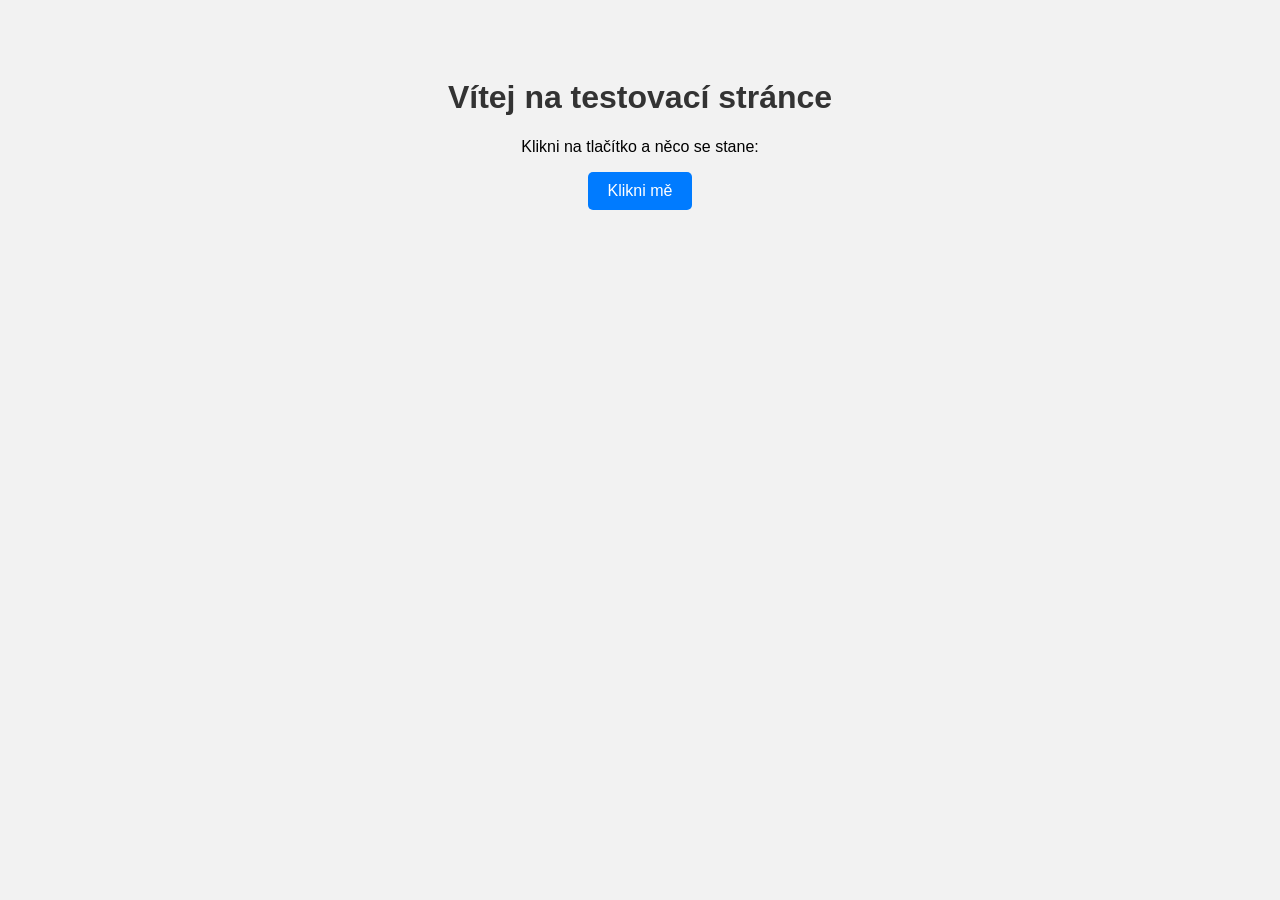
==== index.html @ 2e81d516 "Create index.html" ====
<!DOCTYPE html>
<html lang="cs">
<head>
  <meta charset="UTF-8">
  <title>Test Web</title>
  <style>
    body {
      font-family: Arial, sans-serif;
      background-color: #f2f2f2;
      text-align: center;
      padding: 50px;
    }
    h1 {
      color: #333;
    }
    button {
      padding: 10px 20px;
      font-size: 16px;
      cursor: pointer;
      background-color: #007BFF;
      color: white;
      border: none;
      border-radius: 5px;
    }
    button:hover {
      background-color: #0056b3;
    }
    #output {
      margin-top: 20px;
      font-size: 18px;
      color: green;
    }
  </style>
</head>
<body>
  <h1>Vítej na testovací stránce</h1>
  <p>Klikni na tlačítko a něco se stane:</p>
  <button onclick="showMessage()">Klikni mě</button>
  <div id="output"></div>

  <script>
    function showMessage() {
      document.getElementById('output').innerText = "Tlačítko bylo úspěšně kliknuto!";
    }
  </script>
</body>
</html>
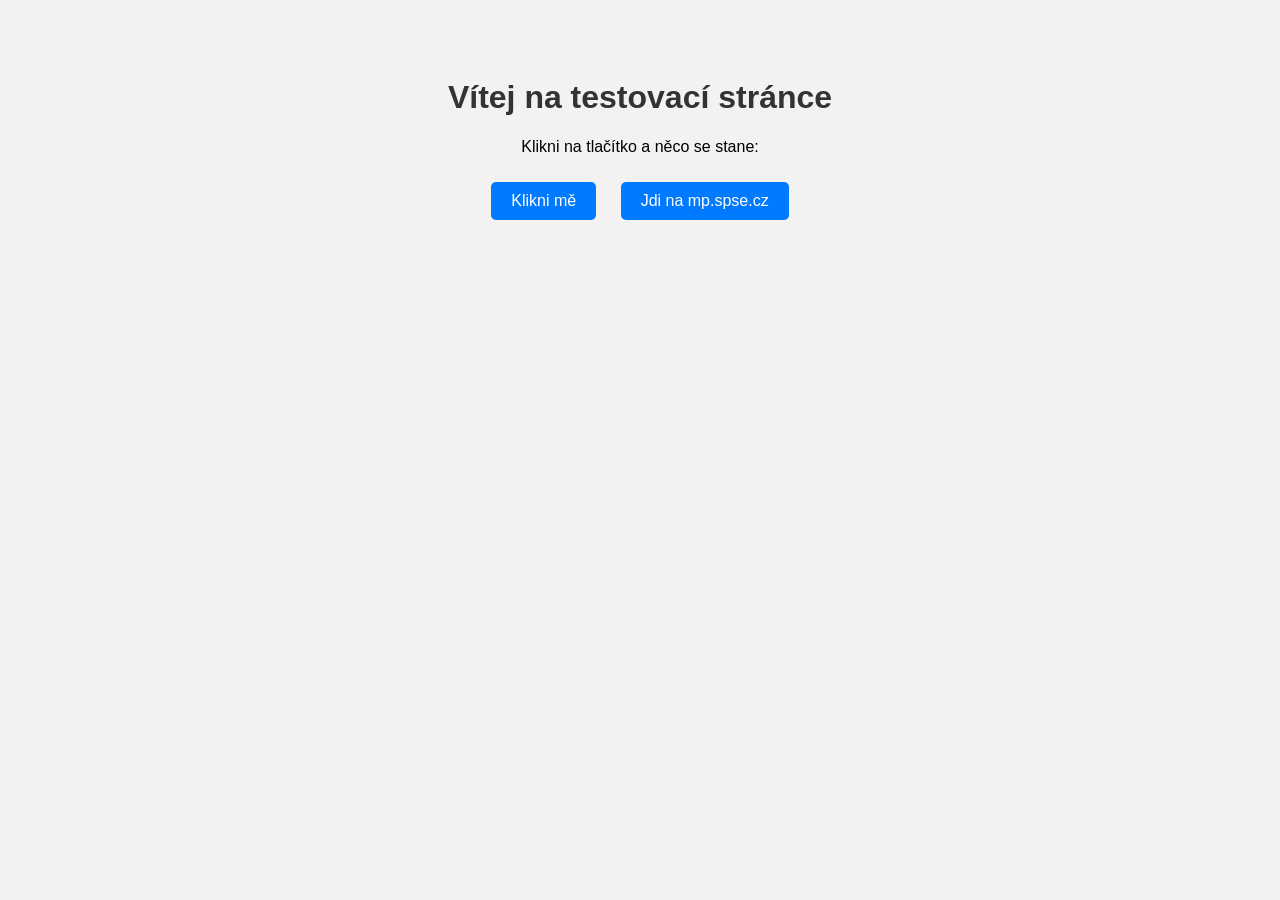
==== commit 48dd3b73: "Update index.html" ====
--- a/index.html
+++ b/index.html
@@ -21,6 +21,7 @@
       color: white;
       border: none;
       border-radius: 5px;
+      margin: 10px;
     }
     button:hover {
       background-color: #0056b3;
@@ -35,13 +36,23 @@
 <body>
   <h1>Vítej na testovací stránce</h1>
   <p>Klikni na tlačítko a něco se stane:</p>
+
+  <!-- Původní tlačítko -->
   <button onclick="showMessage()">Klikni mě</button>
+
+  <!-- Nové tlačítko pro přesměrování -->
+  <button onclick="redirectTo()">Jdi na mp.spse.cz</button>
+
   <div id="output"></div>
 
   <script>
     function showMessage() {
       document.getElementById('output').innerText = "Tlačítko bylo úspěšně kliknuto!";
     }
+
+    function redirectTo() {
+      window.location.href = "https://mp.spse.cz";
+    }
   </script>
 </body>
 </html>
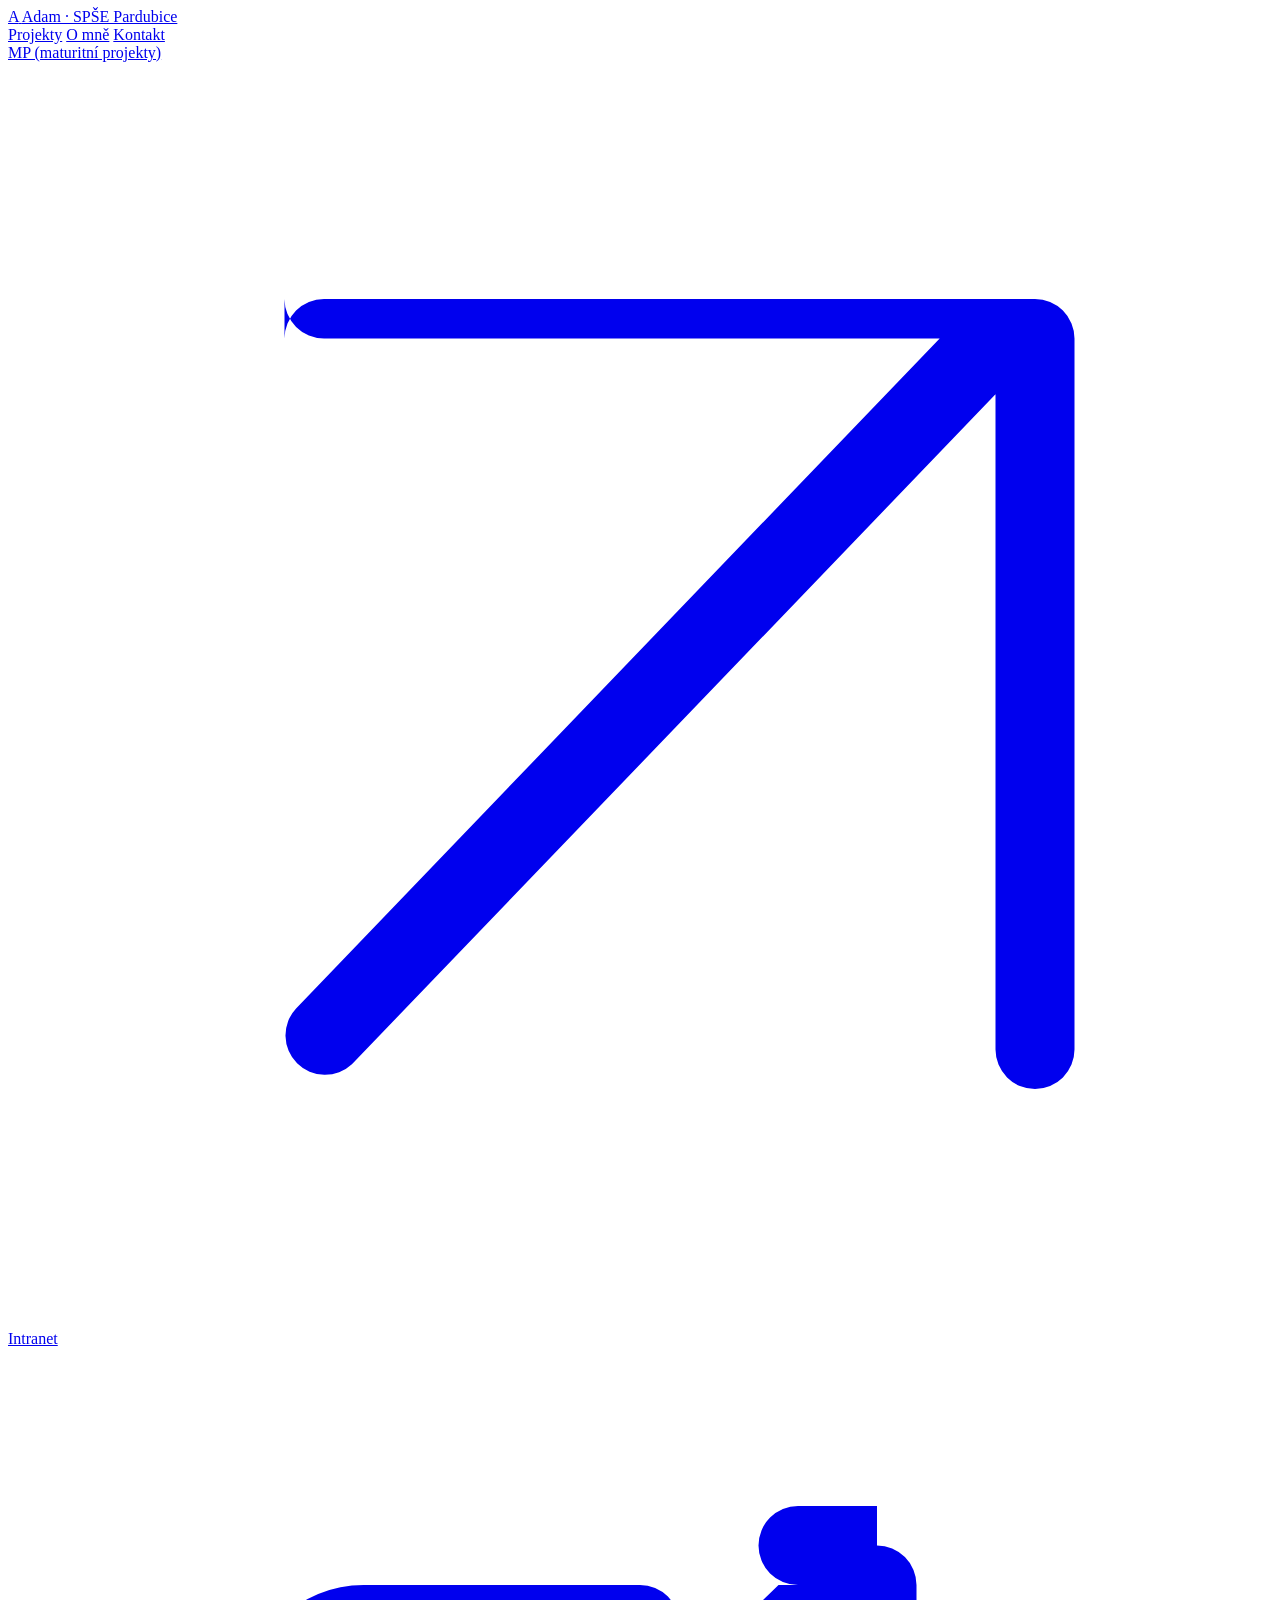
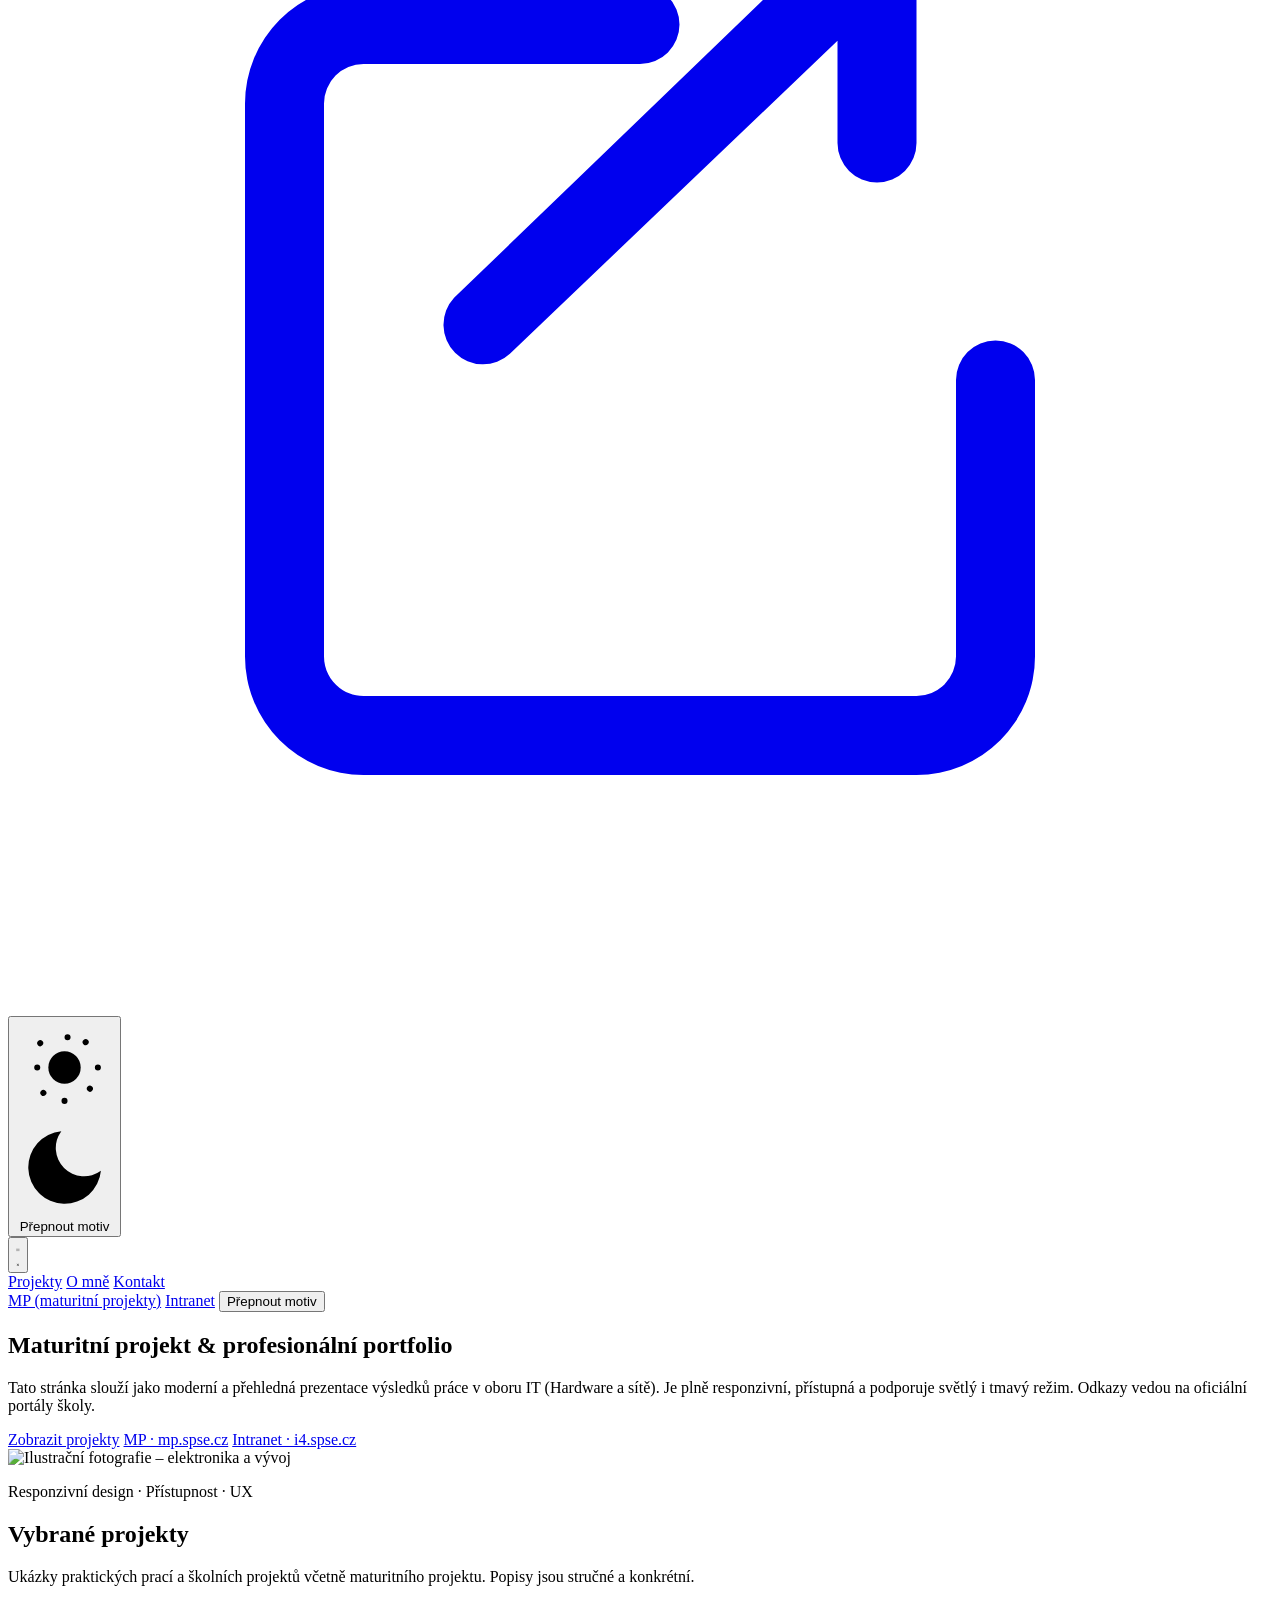
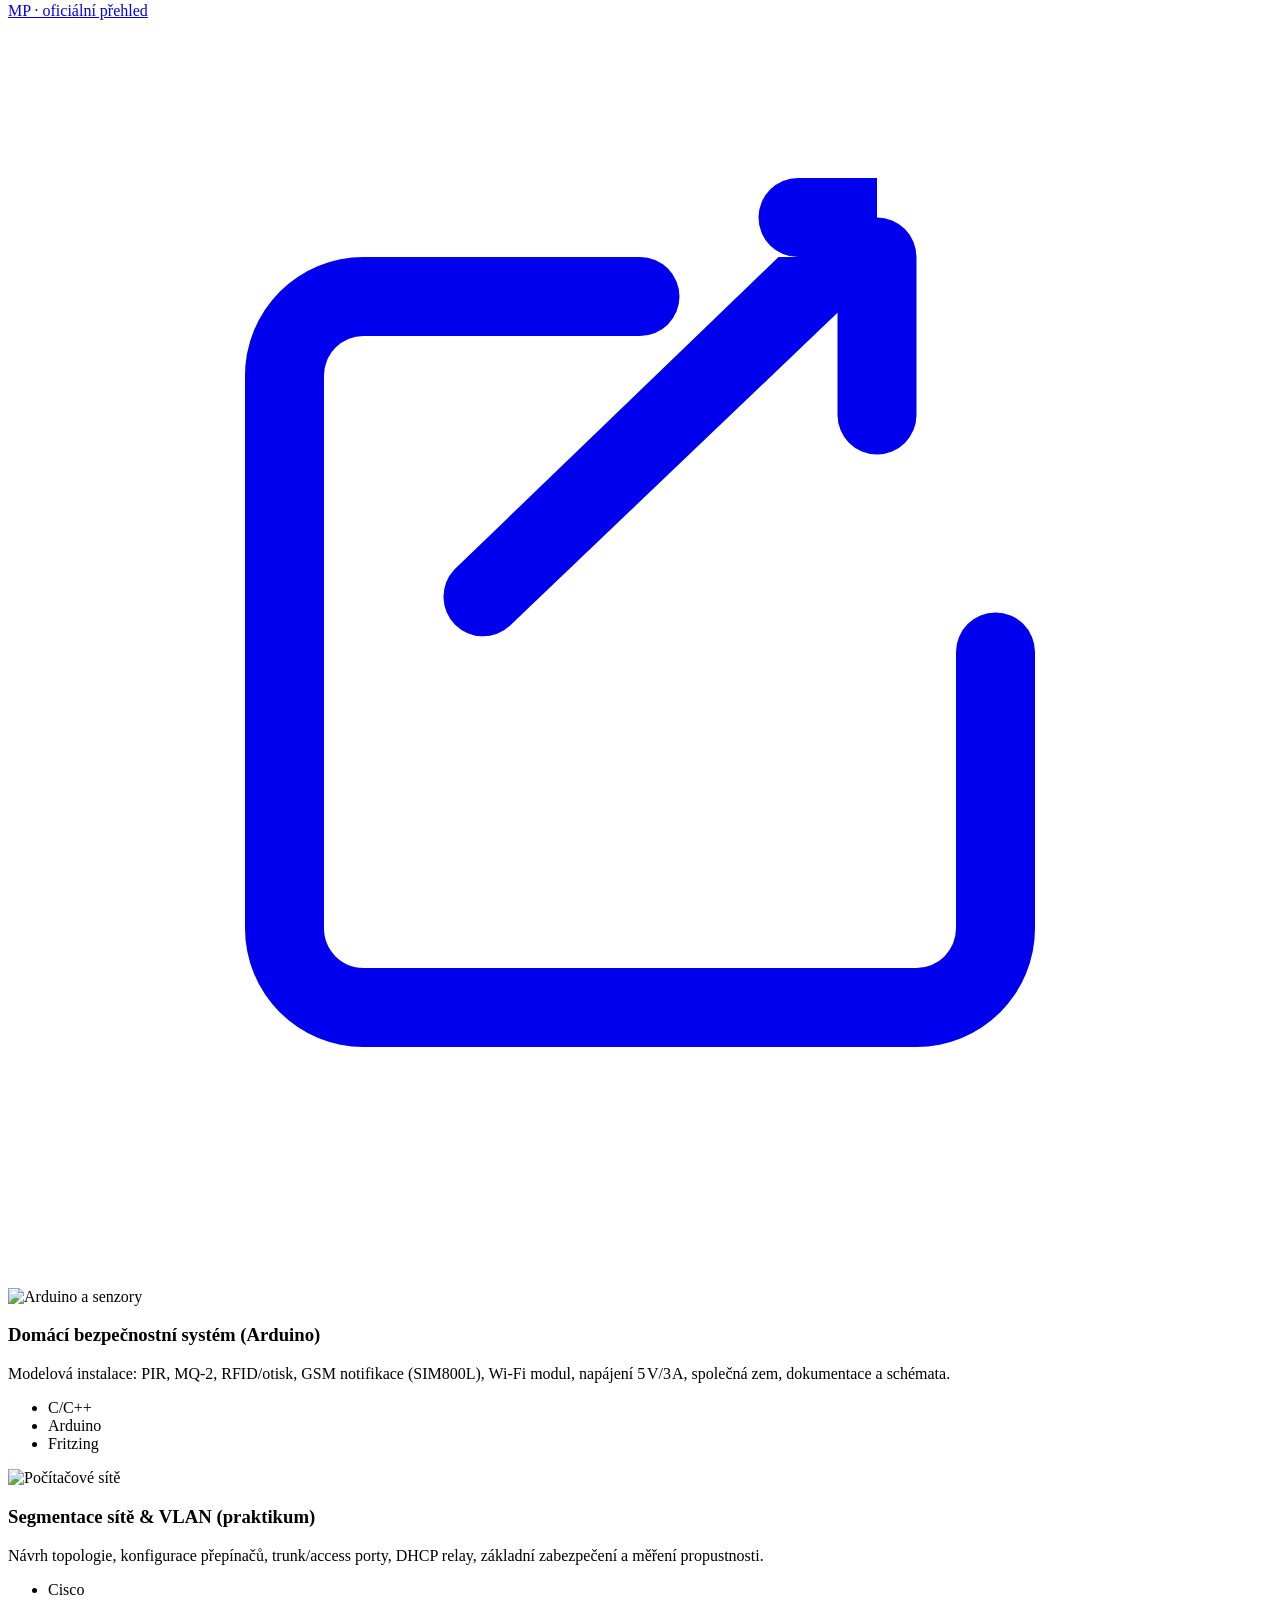
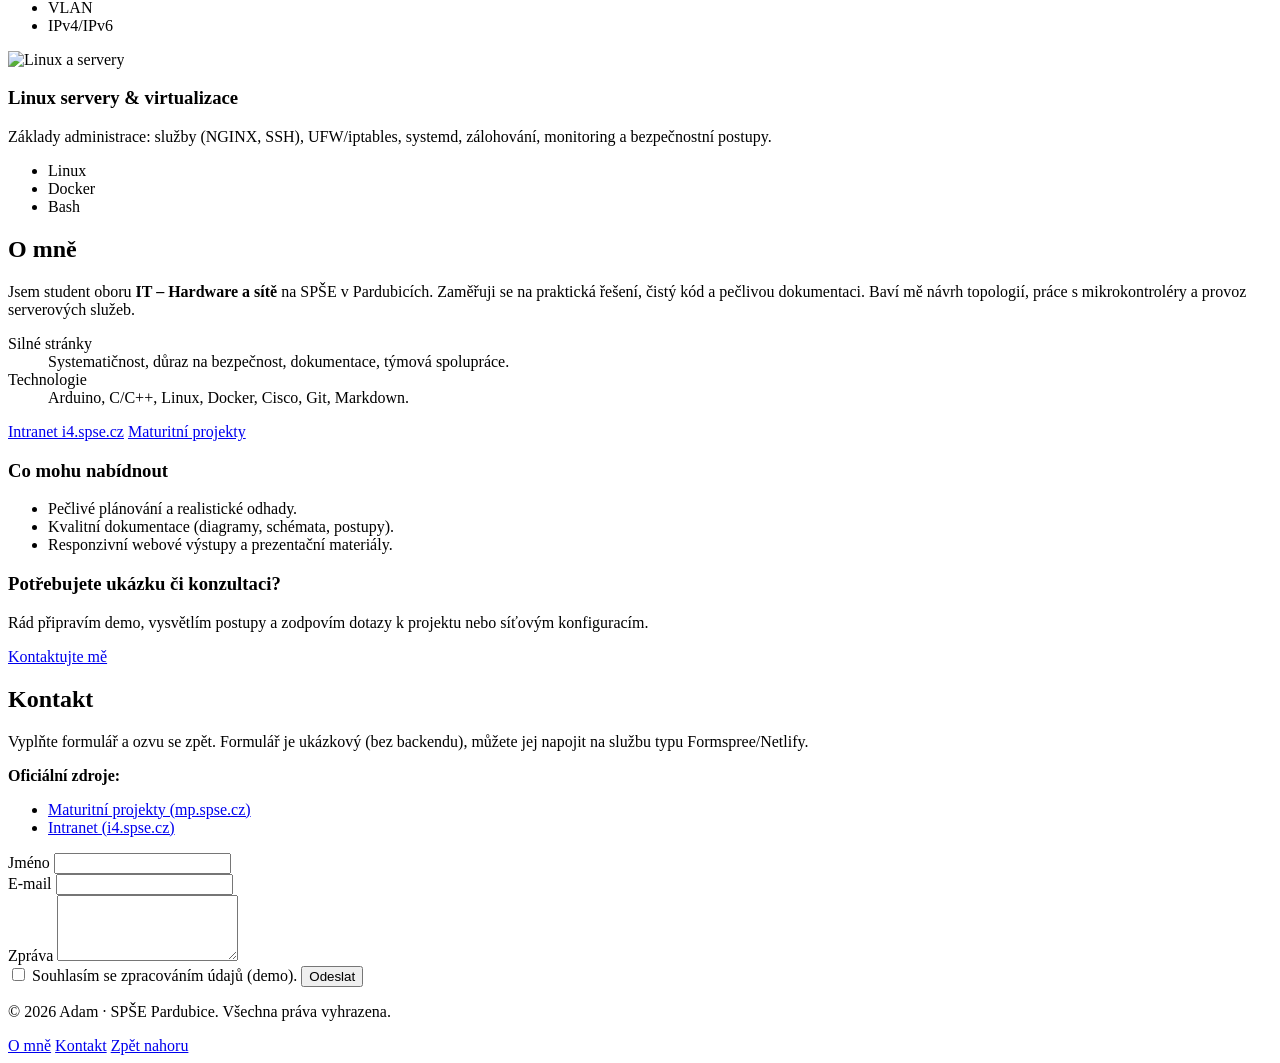
==== commit d14c3844: "Update 2 index.html" ====
--- a/index.html
+++ b/index.html
@@ -1,58 +1,342 @@
-<!DOCTYPE html>
-<html lang="cs">
-<head>
-  <meta charset="UTF-8">
-  <title>Test Web</title>
-  <style>
-    body {
-      font-family: Arial, sans-serif;
-      background-color: #f2f2f2;
-      text-align: center;
-      padding: 50px;
-    }
-    h1 {
-      color: #333;
-    }
-    button {
-      padding: 10px 20px;
-      font-size: 16px;
-      cursor: pointer;
-      background-color: #007BFF;
-      color: white;
-      border: none;
-      border-radius: 5px;
-      margin: 10px;
-    }
-    button:hover {
-      background-color: #0056b3;
-    }
-    #output {
-      margin-top: 20px;
-      font-size: 18px;
-      color: green;
-    }
-  </style>
-</head>
-<body>
-  <h1>Vítej na testovací stránce</h1>
-  <p>Klikni na tlačítko a něco se stane:</p>
-
-  <!-- Původní tlačítko -->
-  <button onclick="showMessage()">Klikni mě</button>
-
-  <!-- Nové tlačítko pro přesměrování -->
-  <button onclick="redirectTo()">Jdi na mp.spse.cz</button>
-
-  <div id="output"></div>
-
-  <script>
-    function showMessage() {
-      document.getElementById('output').innerText = "Tlačítko bylo úspěšně kliknuto!";
-    }
-
-    function redirectTo() {
-      window.location.href = "https://mp.spse.cz";
-    }
-  </script>
-</body>
+<!doctype html>
+<html lang="cs" class="scroll-smooth">
+  <head>
+    <meta charset="utf-8" />
+    <meta name="viewport" content="width=device-width, initial-scale=1" />
+    <title>Adam • Profesionální web (SPŠE Pardubice)</title>
+    <meta name="description" content="Profesionální, responzivní web s podporou světlého/tmavého režimu pro prezentaci maturitního projektu a školních aktivit (SPŠE Pardubice)." />
+    <meta name="color-scheme" content="dark light" />
+    <link rel="preconnect" href="https://fonts.gstatic.com" crossorigin>
+    <link rel="preconnect" href="https://cdn.jsdelivr.net" crossorigin>
+    <script>
+      // Preferovaná barevná schémata: načti z localStorage, případně z media query
+      (function () {
+        const stored = localStorage.getItem('theme');
+        const prefersDark = window.matchMedia('(prefers-color-scheme: dark)').matches;
+        if (stored === 'dark' || (!stored && prefersDark)) {
+          document.documentElement.classList.add('dark');
+        } else {
+          document.documentElement.classList.remove('dark');
+        }
+      })();
+    </script>
+    <script src="https://cdn.tailwindcss.com"></script>
+    <script>
+      // Tailwind konfigurace (volitelné rozšíření)
+      tailwind.config = {
+        theme: {
+          extend: {
+            colors: {
+              brand: {
+                50: '#eef2ff', 100: '#e0e7ff', 200: '#c7d2fe', 300: '#a5b4fc', 400: '#818cf8', 500: '#6366f1', 600: '#4f46e5', 700: '#4338ca', 800: '#3730a3', 900: '#312e81'
+              }
+            },
+            boxShadow: {
+              soft: '0 10px 25px -10px rgb(0 0 0 / 0.2)'
+            }
+          }
+        },
+        darkMode: 'class'
+      }
+    </script>
+    <style>
+      /* Plynulé přepínání motivu */
+      html { transition: background-color .2s ease, color .2s ease; }
+      /* Vizuálně skryté, ale fokusovatelné (pro skip link) */
+      .skip-link { position:absolute; left:-9999px; top:auto; width:1px; height:1px; overflow:hidden; }
+      .skip-link:focus { position:static; width:auto; height:auto; padding:.5rem 1rem; background:#111827; color:#fff; border-radius:.5rem; z-index:1000; }
+    </style>
+  </head>
+  <body class="bg-white text-slate-900 dark:bg-slate-950 dark:text-slate-100 selection:bg-brand-200 dark:selection:bg-brand-700/60">
+    <a href="#obsah" class="skip-link">Přeskočit na obsah</a>
+
+    <!-- Navigace -->
+    <header class="sticky top-0 z-40 backdrop-blur supports-[backdrop-filter]:bg-white/70 dark:supports-[backdrop-filter]:bg-slate-900/70 border-b border-slate-200/70 dark:border-slate-800">
+      <nav class="mx-auto max-w-7xl px-4 sm:px-6 lg:px-8">
+        <div class="flex h-16 items-center justify-between">
+          <a href="#" class="flex items-center gap-2 group" aria-label="Domů">
+            <span class="inline-flex h-8 w-8 items-center justify-center rounded-xl bg-brand-600 text-white shadow-soft group-hover:scale-105 transition">
+              <!-- logo (A) -->
+              <span class="font-bold">A</span>
+            </span>
+            <span class="font-semibold tracking-tight">Adam · SPŠE Pardubice</span>
+          </a>
+
+          <div class="hidden md:flex items-center gap-8">
+            <a href="#projekty" class="hover:text-brand-600 dark:hover:text-brand-400">Projekty</a>
+            <a href="#o-mne" class="hover:text-brand-600 dark:hover:text-brand-400">O mně</a>
+            <a href="#kontakt" class="hover:text-brand-600 dark:hover:text-brand-400">Kontakt</a>
+            <div class="h-6 w-px bg-slate-300/70 dark:bg-slate-700" aria-hidden="true"></div>
+            <a href="https://mp.spse.cz/" target="_blank" rel="noopener" class="inline-flex items-center gap-2 rounded-lg border border-slate-300/70 dark:border-slate-700 px-3 py-1.5 text-sm hover:border-brand-500 hover:text-brand-600 dark:hover:border-brand-400 dark:hover:text-brand-300" aria-label="Maturitní projekty – mp.spse.cz (otevře se v novém okně)">
+              <span>MP (maturitní projekty)</span>
+              <svg xmlns="http://www.w3.org/2000/svg" viewBox="0 0 24 24" fill="currentColor" class="h-4 w-4" aria-hidden="true"><path d="M5.25 5.25A.75.75 0 016 4.5h13.5a.75.75 0 01.75.75V18.75a.75.75 0 01-1.5 0V6.31L6.53 19.03a.75.75 0 01-1.06-1.06L17.69 5.25H6a.75.75 0 01-.75-.75z"/></svg>
+            </a>
+            <a href="https://i4.spse.cz/" target="_blank" rel="noopener" class="inline-flex items-center gap-2 rounded-lg bg-slate-900 text-white dark:bg-white dark:text-slate-900 px-3 py-1.5 text-sm hover:shadow-soft" aria-label="Intranet – i4.spse.cz (otevře se v novém okně)">
+              <span>Intranet</span>
+              <svg xmlns="http://www.w3.org/2000/svg" viewBox="0 0 24 24" fill="currentColor" class="h-4 w-4" aria-hidden="true"><path d="M16.5 3.75a.75.75 0 01.75.75v3a.75.75 0 01-1.5 0V5.56L9.53 11.5a.75.75 0 01-1.06-1.06l6.16-5.94H15a.75.75 0 010-1.5h1.5z"/><path d="M4.5 6.75a2.25 2.25 0 012.25-2.25H12a.75.75 0 010 1.5H6.75a.75.75 0 00-.75.75V17.25c0 .414.336.75.75.75H17.25a.75.75 0 00.75-.75V12a.75.75 0 011.5 0v5.25A2.25 2.25 0 0117.25 19.5H6.75A2.25 2.25 0 014.5 17.25V6.75z"/></svg>
+            </a>
+            <button id="themeToggle" class="ml-2 inline-flex items-center gap-2 rounded-lg border border-slate-300/70 dark:border-slate-700 px-3 py-1.5 text-sm hover:border-brand-500 hover:text-brand-600 dark:hover:border-brand-400 dark:hover:text-brand-300" aria-label="Přepnout světlý/tmavý režim" title="Přepnout motiv">
+              <svg id="icon-sun" xmlns="http://www.w3.org/2000/svg" viewBox="0 0 24 24" fill="currentColor" class="h-4 w-4 hidden dark:block"><path d="M12 4.5a.75.75 0 01.75-.75h0a.75.75 0 010 1.5h0A.75.75 0 0112 4.5zM5.47 5.47a.75.75 0 011.06 0 .75.75 0 01-1.06 1.06.75.75 0 010-1.06zM4.5 12a.75.75 0 01.75-.75h0a.75.75 0 010 1.5h0A.75.75 0 014.5 12zm1.72 6.78a.75.75 0 101.06-1.06.75.75 0 00-1.06 1.06zM12 19.5a.75.75 0 01.75.75h0a.75.75 0 01-1.5 0h0A.75.75 0 0112 19.5zm6.78-1.72a.75.75 0 10-1.06-1.06.75.75 0 001.06 1.06zM19.5 12a.75.75 0 01.75-.75h0a.75.75 0 010 1.5h0a.75.75 0 01-.75-.75zm-1.72-6.78a.75.75 0 10-1.06 1.06.75.75 0 001.06-1.06z"/><circle cx="12" cy="12" r="4"/></svg>
+              <svg id="icon-moon" xmlns="http://www.w3.org/2000/svg" viewBox="0 0 24 24" fill="currentColor" class="h-4 w-4 dark:hidden"><path d="M21 12.79A9 9 0 1111.21 3 7 7 0 0021 12.79z"/></svg>
+              <span class="sr-only">Přepnout motiv</span>
+            </button>
+          </div>
+
+          <!-- Mobilní menu -->
+          <div class="md:hidden">
+            <button id="menuBtn" class="inline-flex items-center justify-center rounded-lg p-2 border border-slate-300/70 dark:border-slate-700" aria-expanded="false" aria-controls="mobileMenu" aria-label="Otevřít menu">
+              <svg id="menuIcon" xmlns="http://www.w3.org/2000/svg" fill="none" viewBox="0 0 24 24" stroke-width="1.5" stroke="currentColor" class="h-6 w-6">
+                <path stroke-linecap="round" stroke-linejoin="round" d="M3.75 6.75h16.5M3.75 12h16.5m-16.5 5.25h16.5" />
+              </svg>
+              <svg id="closeIcon" xmlns="http://www.w3.org/2000/svg" class="h-6 w-6 hidden" viewBox="0 0 20 20" fill="currentColor"><path fill-rule="evenodd" d="M4.293 4.293a1 1 0 011.414 0L10 8.586l4.293-4.293a1 1 0 111.414 1.414L11.414 10l4.293 4.293a1 1 0 01-1.414 1.414L10 11.414l-4.293 4.293a1 1 0 01-1.414-1.414L8.586 10 4.293 5.707a1 1 0 010-1.414z" clip-rule="evenodd"/></svg>
+            </button>
+          </div>
+        </div>
+      </nav>
+      <div id="mobileMenu" class="md:hidden hidden border-t border-slate-200/70 dark:border-slate-800">
+        <div class="space-y-1 px-4 py-3">
+          <a href="#projekty" class="block rounded-lg px-3 py-2 hover:bg-slate-100 dark:hover:bg-slate-800">Projekty</a>
+          <a href="#o-mne" class="block rounded-lg px-3 py-2 hover:bg-slate-100 dark:hover:bg-slate-800">O mně</a>
+          <a href="#kontakt" class="block rounded-lg px-3 py-2 hover:bg-slate-100 dark:hover:bg-slate-800">Kontakt</a>
+          <div class="h-px bg-slate-200/70 dark:bg-slate-800 my-2"></div>
+          <a href="https://mp.spse.cz/" target="_blank" rel="noopener" class="block rounded-lg px-3 py-2 hover:bg-slate-100 dark:hover:bg-slate-800">MP (maturitní projekty)</a>
+          <a href="https://i4.spse.cz/" target="_blank" rel="noopener" class="block rounded-lg px-3 py-2 hover:bg-slate-100 dark:hover:bg-slate-800">Intranet</a>
+          <button id="themeToggleMobile" class="w-full text-left rounded-lg px-3 py-2 border border-slate-300/70 dark:border-slate-700 hover:border-brand-500 dark:hover:border-brand-400">Přepnout motiv</button>
+        </div>
+      </div>
+    </header>
+
+    <!-- Hrdina / Hero -->
+    <main id="obsah">
+      <section class="relative isolate overflow-hidden">
+        <div class="absolute inset-0 -z-10 bg-gradient-to-b from-brand-50 to-transparent dark:from-brand-900/20"></div>
+        <div class="mx-auto max-w-7xl px-4 sm:px-6 lg:px-8 py-20 sm:py-28">
+          <div class="grid lg:grid-cols-2 gap-10 items-center">
+            <div>
+              <h1 class="text-4xl sm:text-5xl font-extrabold tracking-tight leading-tight">
+                Maturitní projekt & profesionální portfolio
+              </h1>
+              <p class="mt-5 text-lg text-slate-600 dark:text-slate-300 max-w-prose">
+                Tato stránka slouží jako moderní a přehledná prezentace výsledků práce v oboru IT (Hardware a sítě).
+                Je plně responzivní, přístupná a podporuje světlý i tmavý režim. Odkazy vedou na oficiální portály školy.
+              </p>
+              <div class="mt-8 flex flex-wrap items-center gap-3">
+                <a href="#projekty" class="inline-flex items-center justify-center rounded-xl bg-brand-600 px-5 py-3 text-white shadow-soft hover:bg-brand-700 focus:outline-none focus:ring-2 focus:ring-brand-500">Zobrazit projekty</a>
+                <a href="https://mp.spse.cz/" target="_blank" rel="noopener" class="inline-flex items-center justify-center rounded-xl border border-slate-300/80 dark:border-slate-700 px-5 py-3 hover:border-brand-500 dark:hover:border-brand-400">MP · mp.spse.cz</a>
+                <a href="https://i4.spse.cz/" target="_blank" rel="noopener" class="inline-flex items-center justify-center rounded-xl border border-slate-300/80 dark:border-slate-700 px-5 py-3 hover:border-brand-500 dark:hover:border-brand-400">Intranet · i4.spse.cz</a>
+              </div>
+            </div>
+            <div class="relative">
+              <div class="aspect-[16/10] rounded-2xl border border-slate-200 dark:border-slate-800 overflow-hidden shadow-soft">
+                <img src="https://images.unsplash.com/photo-1518779578993-ec3579fee39f?q=80&w=1400&auto=format&fit=crop" alt="Ilustrační fotografie – elektronika a vývoj" class="h-full w-full object-cover" />
+              </div>
+              <div class="absolute -bottom-6 -left-6 hidden sm:block bg-white/90 dark:bg-slate-900/90 backdrop-blur rounded-2xl border border-slate-200 dark:border-slate-800 p-4 shadow-soft">
+                <p class="text-sm leading-5 text-slate-600 dark:text-slate-300">Responzivní design · Přístupnost · UX</p>
+              </div>
+            </div>
+          </div>
+        </div>
+      </section>
+
+      <!-- Sekce Projekty -->
+      <section id="projekty" class="py-20 sm:py-28 bg-slate-50 dark:bg-slate-900/30">
+        <div class="mx-auto max-w-7xl px-4 sm:px-6 lg:px-8">
+          <div class="flex items-end justify-between gap-6 flex-wrap">
+            <div>
+              <h2 class="text-3xl sm:text-4xl font-bold tracking-tight">Vybrané projekty</h2>
+              <p class="mt-3 text-slate-600 dark:text-slate-300 max-w-prose">Ukázky praktických prací a školních projektů včetně maturitního projektu. Popisy jsou stručné a konkrétní.</p>
+            </div>
+            <a href="https://mp.spse.cz/" target="_blank" rel="noopener" class="inline-flex items-center gap-2 rounded-xl bg-slate-900 text-white dark:bg-white dark:text-slate-900 px-4 py-2 hover:shadow-soft">
+              MP · oficiální přehled
+              <svg xmlns="http://www.w3.org/2000/svg" viewBox="0 0 24 24" fill="currentColor" class="h-4 w-4"><path d="M16.5 3.75a.75.75 0 01.75.75v3a.75.75 0 01-1.5 0V5.56L9.53 11.5a.75.75 0 01-1.06-1.06l6.16-5.94H15a.75.75 0 010-1.5h1.5z"/><path d="M4.5 6.75a2.25 2.25 0 012.25-2.25H12a.75.75 0 010 1.5H6.75a.75.75 0 00-.75.75V17.25c0 .414.336.75.75.75H17.25a.75.75 0 00.75-.75V12a.75.75 0 011.5 0v5.25A2.25 2.25 0 0117.25 19.5H6.75A2.25 2.25 0 014.5 17.25V6.75z"/></svg>
+            </a>
+          </div>
+
+          <div class="mt-10 grid sm:grid-cols-2 lg:grid-cols-3 gap-6 lg:gap-8">
+            <!-- Karta 1 -->
+            <article class="group rounded-2xl border border-slate-200 dark:border-slate-800 p-5 bg-white dark:bg-slate-950/40 hover:shadow-soft transition">
+              <div class="aspect-video rounded-xl overflow-hidden border border-slate-200 dark:border-slate-800">
+                <img src="https://images.unsplash.com/photo-1518773553398-650c184e0bb3?q=80&w=1220&auto=format&fit=crop" alt="Arduino a senzory" class="h-full w-full object-cover group-hover:scale-[1.02] transition"/>
+              </div>
+              <h3 class="mt-4 text-xl font-semibold">Domácí bezpečnostní systém (Arduino)</h3>
+              <p class="mt-2 text-sm text-slate-600 dark:text-slate-300">Modelová instalace: PIR, MQ-2, RFID/otisk, GSM notifikace (SIM800L), Wi‑Fi modul, napájení 5 V/3 A, společná zem, dokumentace a schémata.</p>
+              <ul class="mt-3 flex flex-wrap gap-2 text-xs text-slate-600 dark:text-slate-300">
+                <li class="rounded-full border border-slate-300/70 dark:border-slate-700 px-2 py-1">C/C++</li>
+                <li class="rounded-full border border-slate-300/70 dark:border-slate-700 px-2 py-1">Arduino</li>
+                <li class="rounded-full border border-slate-300/70 dark:border-slate-700 px-2 py-1">Fritzing</li>
+              </ul>
+            </article>
+
+            <!-- Karta 2 -->
+            <article class="group rounded-2xl border border-slate-200 dark:border-slate-800 p-5 bg-white dark:bg-slate-950/40 hover:shadow-soft transition">
+              <div class="aspect-video rounded-xl overflow-hidden border border-slate-200 dark:border-slate-800">
+                <img src="https://images.unsplash.com/photo-1587202372775-98927b5751d7?q=80&w=1220&auto=format&fit=crop" alt="Počítačové sítě" class="h-full w-full object-cover group-hover:scale-[1.02] transition"/>
+              </div>
+              <h3 class="mt-4 text-xl font-semibold">Segmentace sítě & VLAN (praktikum)</h3>
+              <p class="mt-2 text-sm text-slate-600 dark:text-slate-300">Návrh topologie, konfigurace přepínačů, trunk/access porty, DHCP relay, základní zabezpečení a měření propustnosti.</p>
+              <ul class="mt-3 flex flex-wrap gap-2 text-xs text-slate-600 dark:text-slate-300">
+                <li class="rounded-full border border-slate-300/70 dark:border-slate-700 px-2 py-1">Cisco</li>
+                <li class="rounded-full border border-slate-300/70 dark:border-slate-700 px-2 py-1">VLAN</li>
+                <li class="rounded-full border border-slate-300/70 dark:border-slate-700 px-2 py-1">IPv4/IPv6</li>
+              </ul>
+            </article>
+
+            <!-- Karta 3 -->
+            <article class="group rounded-2xl border border-slate-200 dark:border-slate-800 p-5 bg-white dark:bg-slate-950/40 hover:shadow-soft transition">
+              <div class="aspect-video rounded-xl overflow-hidden border border-slate-200 dark:border-slate-800">
+                <img src="https://images.unsplash.com/photo-1535223289827-42f1e9919769?q=80&w=1220&auto=format&fit=crop" alt="Linux a servery" class="h-full w-full object-cover group-hover:scale-[1.02] transition"/>
+              </div>
+              <h3 class="mt-4 text-xl font-semibold">Linux servery & virtualizace</h3>
+              <p class="mt-2 text-sm text-slate-600 dark:text-slate-300">Základy administrace: služby (NGINX, SSH), UFW/iptables, systemd, zálohování, monitoring a bezpečnostní postupy.</p>
+              <ul class="mt-3 flex flex-wrap gap-2 text-xs text-slate-600 dark:text-slate-300">
+                <li class="rounded-full border border-slate-300/70 dark:border-slate-700 px-2 py-1">Linux</li>
+                <li class="rounded-full border border-slate-300/70 dark:border-slate-700 px-2 py-1">Docker</li>
+                <li class="rounded-full border border-slate-300/70 dark:border-slate-700 px-2 py-1">Bash</li>
+              </ul>
+            </article>
+          </div>
+        </div>
+      </section>
+
+      <!-- Sekce O mně -->
+      <section id="o-mne" class="py-20 sm:py-28">
+        <div class="mx-auto max-w-7xl px-4 sm:px-6 lg:px-8">
+          <div class="grid lg:grid-cols-2 gap-10 items-start">
+            <div>
+              <h2 class="text-3xl sm:text-4xl font-bold tracking-tight">O mně</h2>
+              <p class="mt-4 text-slate-600 dark:text-slate-300 max-w-prose">
+                Jsem student oboru <strong>IT – Hardware a sítě</strong> na SPŠE v Pardubicích. Zaměřuji se na praktická řešení, čistý kód a
+                pečlivou dokumentaci. Baví mě návrh topologií, práce s mikrokontroléry a provoz serverových služeb.
+              </p>
+              <dl class="mt-6 grid sm:grid-cols-2 gap-6">
+                <div class="rounded-2xl border border-slate-200 dark:border-slate-800 p-5 bg-white dark:bg-slate-950/40">
+                  <dt class="font-medium">Silné stránky</dt>
+                  <dd class="mt-2 text-sm text-slate-600 dark:text-slate-300">Systematičnost, důraz na bezpečnost, dokumentace, týmová spolupráce.</dd>
+                </div>
+                <div class="rounded-2xl border border-slate-200 dark:border-slate-800 p-5 bg-white dark:bg-slate-950/40">
+                  <dt class="font-medium">Technologie</dt>
+                  <dd class="mt-2 text-sm text-slate-600 dark:text-slate-300">Arduino, C/C++, Linux, Docker, Cisco, Git, Markdown.</dd>
+                </div>
+              </dl>
+
+              <div class="mt-8 flex flex-wrap gap-3">
+                <a href="https://i4.spse.cz/" target="_blank" rel="noopener" class="inline-flex items-center justify-center rounded-xl border border-slate-300/80 dark:border-slate-700 px-5 py-3 hover:border-brand-500 dark:hover:border-brand-400">Intranet i4.spse.cz</a>
+                <a href="https://mp.spse.cz/" target="_blank" rel="noopener" class="inline-flex items-center justify-center rounded-xl bg-brand-600 px-5 py-3 text-white hover:bg-brand-700 shadow-soft">Maturitní projekty</a>
+              </div>
+            </div>
+            <div class="rounded-2xl border border-slate-200 dark:border-slate-800 p-6 bg-white dark:bg-slate-950/40 shadow-soft">
+              <h3 class="text-xl font-semibold">Co mohu nabídnout</h3>
+              <ul class="mt-4 space-y-3 text-slate-700 dark:text-slate-300">
+                <li class="flex items-start gap-2"><span class="mt-1 h-2.5 w-2.5 rounded-full bg-brand-500"></span>Pečlivé plánování a realistické odhady.</li>
+                <li class="flex items-start gap-2"><span class="mt-1 h-2.5 w-2.5 rounded-full bg-brand-500"></span>Kvalitní dokumentace (diagramy, schémata, postupy).</li>
+                <li class="flex items-start gap-2"><span class="mt-1 h-2.5 w-2.5 rounded-full bg-brand-500"></span>Responzivní webové výstupy a prezentační materiály.</li>
+              </ul>
+            </div>
+          </div>
+        </div>
+      </section>
+
+      <!-- CTA Sekce -->
+      <section class="py-16 sm:py-20">
+        <div class="mx-auto max-w-7xl px-4 sm:px-6 lg:px-8">
+          <div class="rounded-3xl border border-slate-200 dark:border-slate-800 p-8 sm:p-12 bg-gradient-to-br from-white to-slate-50 dark:from-slate-950 dark:to-slate-900/40 shadow-soft">
+            <div class="flex flex-col lg:flex-row items-start lg:items-center justify-between gap-8">
+              <div>
+                <h3 class="text-2xl sm:text-3xl font-bold tracking-tight">Potřebujete ukázku či konzultaci?</h3>
+                <p class="mt-3 text-slate-600 dark:text-slate-300 max-w-prose">Rád připravím demo, vysvětlím postupy a zodpovím dotazy k projektu nebo síťovým konfiguracím.</p>
+              </div>
+              <a href="#kontakt" class="inline-flex items-center justify-center rounded-xl bg-slate-900 text-white dark:bg-white dark:text-slate-900 px-5 py-3 hover:shadow-soft">Kontaktujte mě</a>
+            </div>
+          </div>
+        </div>
+      </section>
+
+      <!-- Kontakt -->
+      <section id="kontakt" class="py-20 sm:py-28 bg-slate-50 dark:bg-slate-900/30">
+        <div class="mx-auto max-w-7xl px-4 sm:px-6 lg:px-8">
+          <div class="grid lg:grid-cols-2 gap-10 items-start">
+            <div>
+              <h2 class="text-3xl sm:text-4xl font-bold tracking-tight">Kontakt</h2>
+              <p class="mt-4 text-slate-600 dark:text-slate-300 max-w-prose">Vyplňte formulář a ozvu se zpět. Formulář je ukázkový (bez backendu), můžete jej napojit na službu typu Formspree/Netlify.</p>
+              <div class="mt-8 space-y-4 text-sm text-slate-600 dark:text-slate-300">
+                <p><strong>Oficiální zdroje:</strong></p>
+                <ul class="list-disc ml-6">
+                  <li><a class="underline hover:text-brand-600 dark:hover:text-brand-400" href="https://mp.spse.cz/" target="_blank" rel="noopener">Maturitní projekty (mp.spse.cz)</a></li>
+                  <li><a class="underline hover:text-brand-600 dark:hover:text-brand-400" href="https://i4.spse.cz/" target="_blank" rel="noopener">Intranet (i4.spse.cz)</a></li>
+                </ul>
+              </div>
+            </div>
+            <form class="rounded-2xl border border-slate-200 dark:border-slate-800 p-6 bg-white dark:bg-slate-950/40 shadow-soft" onsubmit="event.preventDefault(); alert('Děkuji, zpráva byla odeslána (demo).');">
+              <div class="grid sm:grid-cols-2 gap-4">
+                <div>
+                  <label for="jmeno" class="block text-sm font-medium mb-1">Jméno</label>
+                  <input id="jmeno" name="jmeno" type="text" required class="w-full rounded-xl border border-slate-300/80 dark:border-slate-700 bg-white dark:bg-slate-900 px-3 py-2 outline-none focus:ring-2 focus:ring-brand-500" />
+                </div>
+                <div>
+                  <label for="email" class="block text-sm font-medium mb-1">E‑mail</label>
+                  <input id="email" name="email" type="email" required class="w-full rounded-xl border border-slate-300/80 dark:border-slate-700 bg-white dark:bg-slate-900 px-3 py-2 outline-none focus:ring-2 focus:ring-brand-500" />
+                </div>
+                <div class="sm:col-span-2">
+                  <label for="zprava" class="block text-sm font-medium mb-1">Zpráva</label>
+                  <textarea id="zprava" name="zprava" rows="4" required class="w-full rounded-xl border border-slate-300/80 dark:border-slate-700 bg-white dark:bg-slate-900 px-3 py-2 outline-none focus:ring-2 focus:ring-brand-500"></textarea>
+                </div>
+              </div>
+              <div class="mt-6 flex items-center justify-between">
+                <label class="inline-flex items-center gap-2 text-sm">
+                  <input type="checkbox" required class="h-4 w-4 rounded border-slate-300 dark:border-slate-700" />
+                  <span>Souhlasím se zpracováním údajů (demo).</span>
+                </label>
+                <button type="submit" class="inline-flex items-center justify-center rounded-xl bg-brand-600 px-5 py-2.5 text-white hover:bg-brand-700 shadow-soft">Odeslat</button>
+              </div>
+            </form>
+          </div>
+        </div>
+      </section>
+    </main>
+
+    <!-- Patička -->
+    <footer class="border-t border-slate-200 dark:border-slate-800">
+      <div class="mx-auto max-w-7xl px-4 sm:px-6 lg:px-8 py-8 flex flex-col sm:flex-row items-center justify-between gap-4 text-sm text-slate-600 dark:text-slate-400">
+        <p>© <span id="year"></span> Adam · SPŠE Pardubice. Všechna práva vyhrazena.</p>
+        <div class="flex items-center gap-3">
+          <a href="#o-mne" class="hover:text-brand-600 dark:hover:text-brand-400">O mně</a>
+          <span class="h-3 w-px bg-slate-300/70 dark:bg-slate-700"></span>
+          <a href="#kontakt" class="hover:text-brand-600 dark:hover:text-brand-400">Kontakt</a>
+          <span class="h-3 w-px bg-slate-300/70 dark:bg-slate-700"></span>
+          <a href="#" class="hover:text-brand-600 dark:hover:text-brand-400">Zpět nahoru</a>
+        </div>
+      </div>
+    </footer>
+
+    <script>
+      // Rok v patičce
+      document.getElementById('year').textContent = new Date().getFullYear();
+
+      // Přepínání motivu (desktop + mobil)
+      function applyTheme(next) {
+        if (next === 'dark') document.documentElement.classList.add('dark');
+        else document.documentElement.classList.remove('dark');
+        localStorage.setItem('theme', next);
+      }
+      function toggleTheme() {
+        const isDark = document.documentElement.classList.contains('dark');
+        applyTheme(isDark ? 'light' : 'dark');
+      }
+      document.getElementById('themeToggle').addEventListener('click', toggleTheme);
+      document.getElementById('themeToggleMobile').addEventListener('click', toggleTheme);
+
+      // Mobilní menu
+      const menuBtn = document.getElementById('menuBtn');
+      const mobileMenu = document.getElementById('mobileMenu');
+      const menuIcon = document.getElementById('menuIcon');
+      const closeIcon = document.getElementById('closeIcon');
+      menuBtn.addEventListener('click', () => {
+        const expanded = menuBtn.getAttribute('aria-expanded') === 'true';
+        menuBtn.setAttribute('aria-expanded', String(!expanded));
+        mobileMenu.classList.toggle('hidden');
+        menuIcon.classList.toggle('hidden');
+        closeIcon.classList.toggle('hidden');
+      });
+    </script>
+  </body>
 </html>
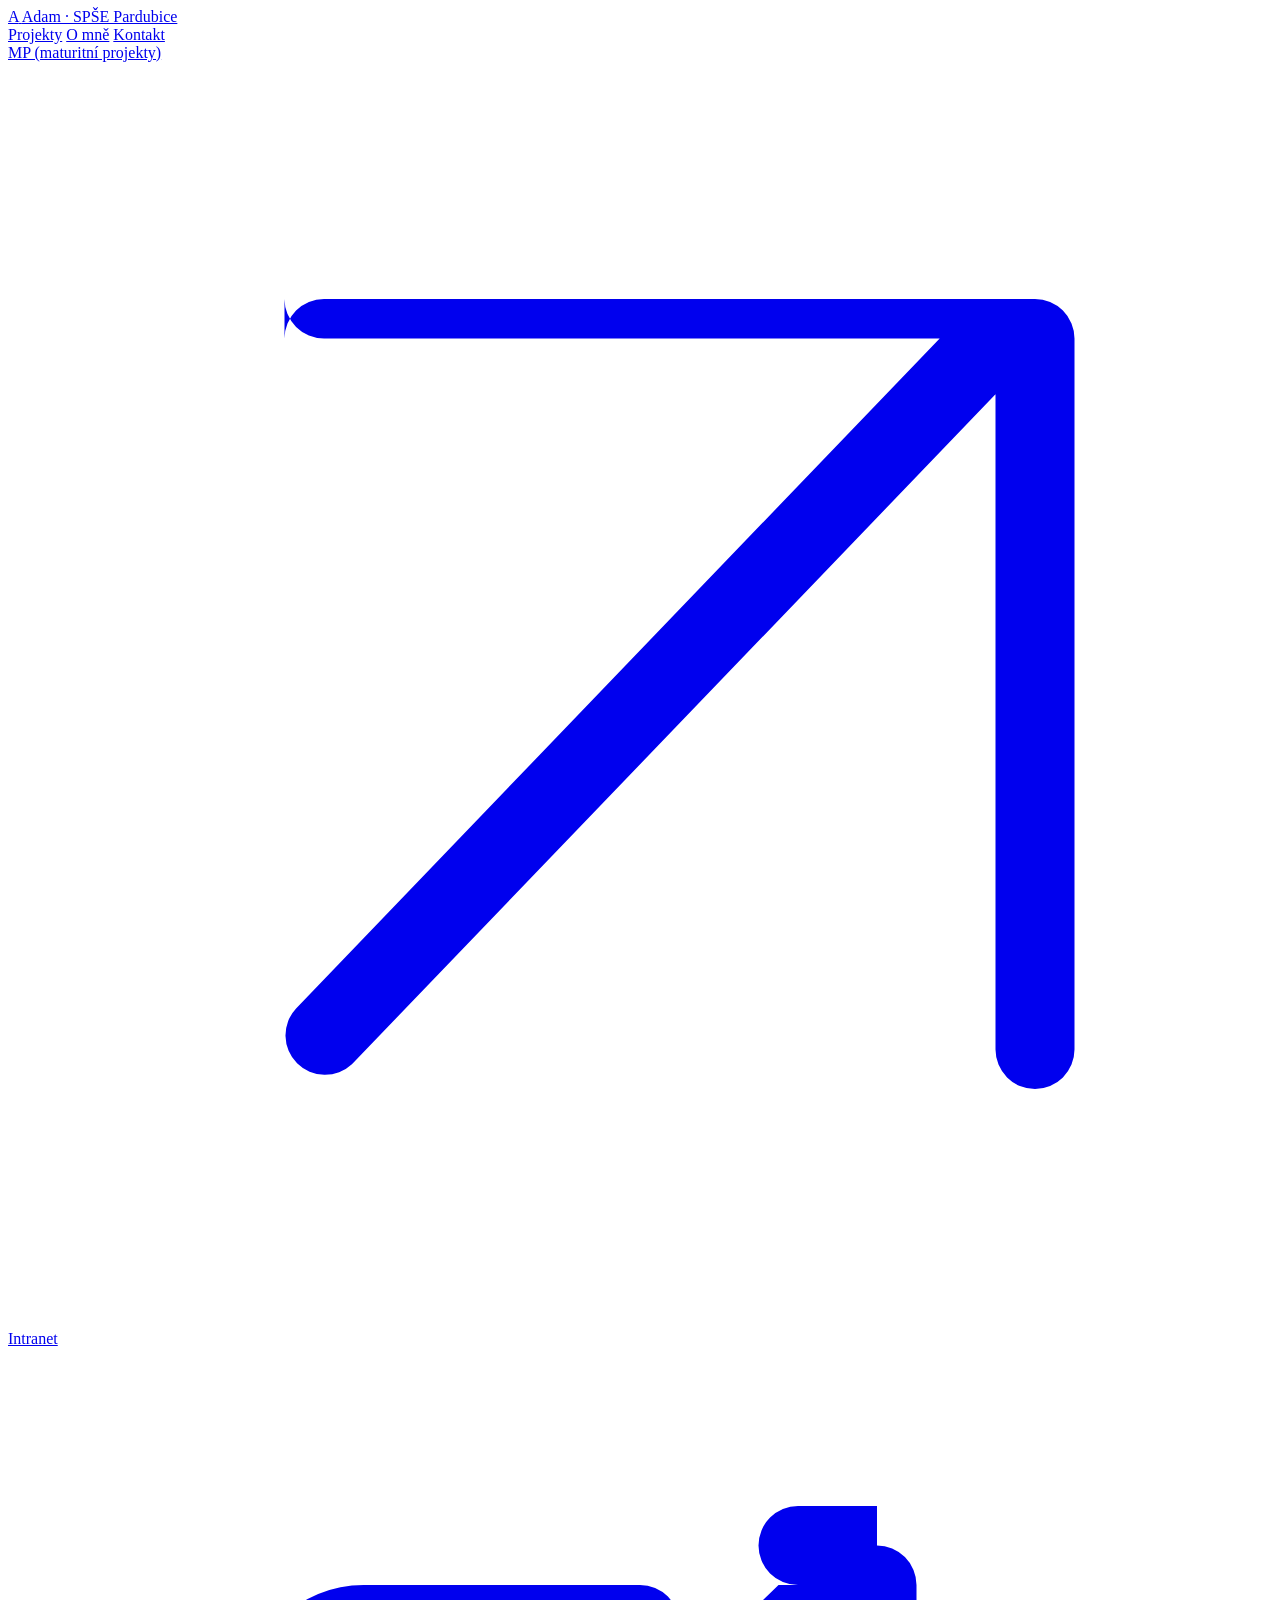
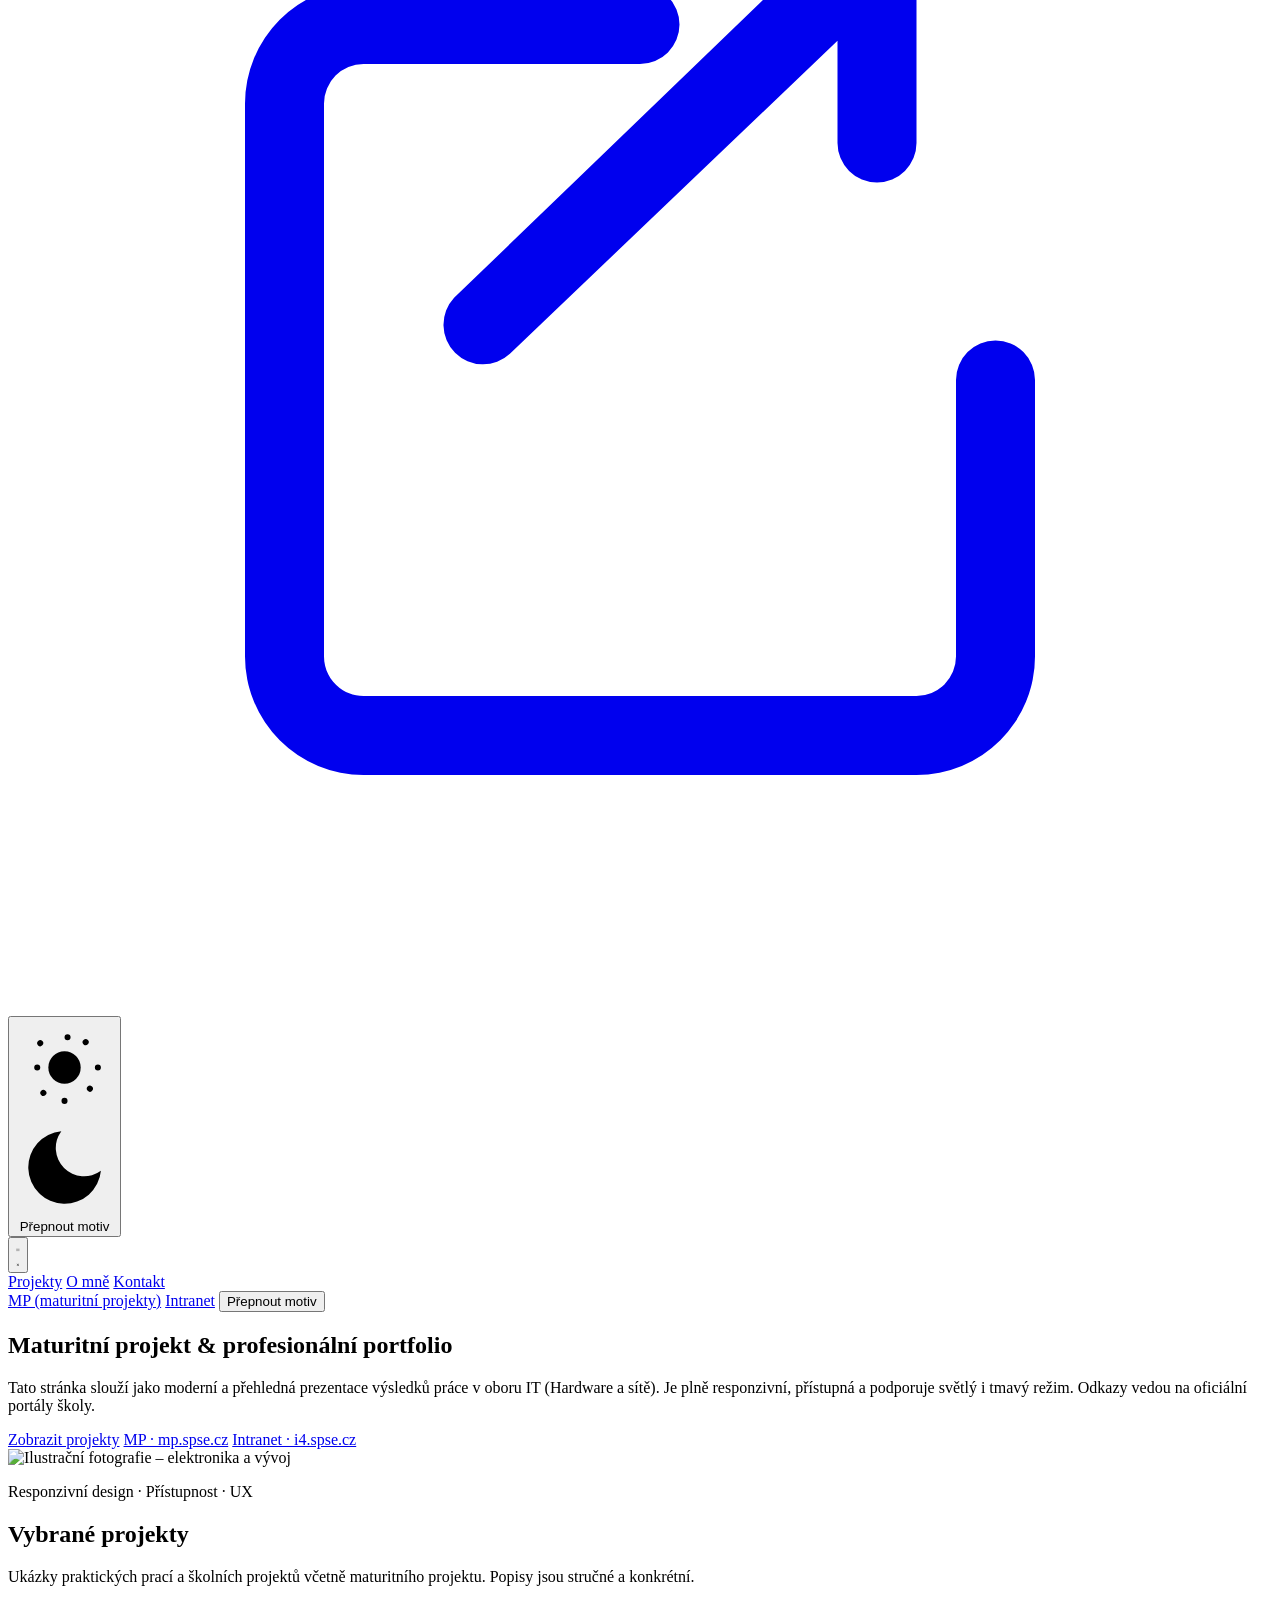
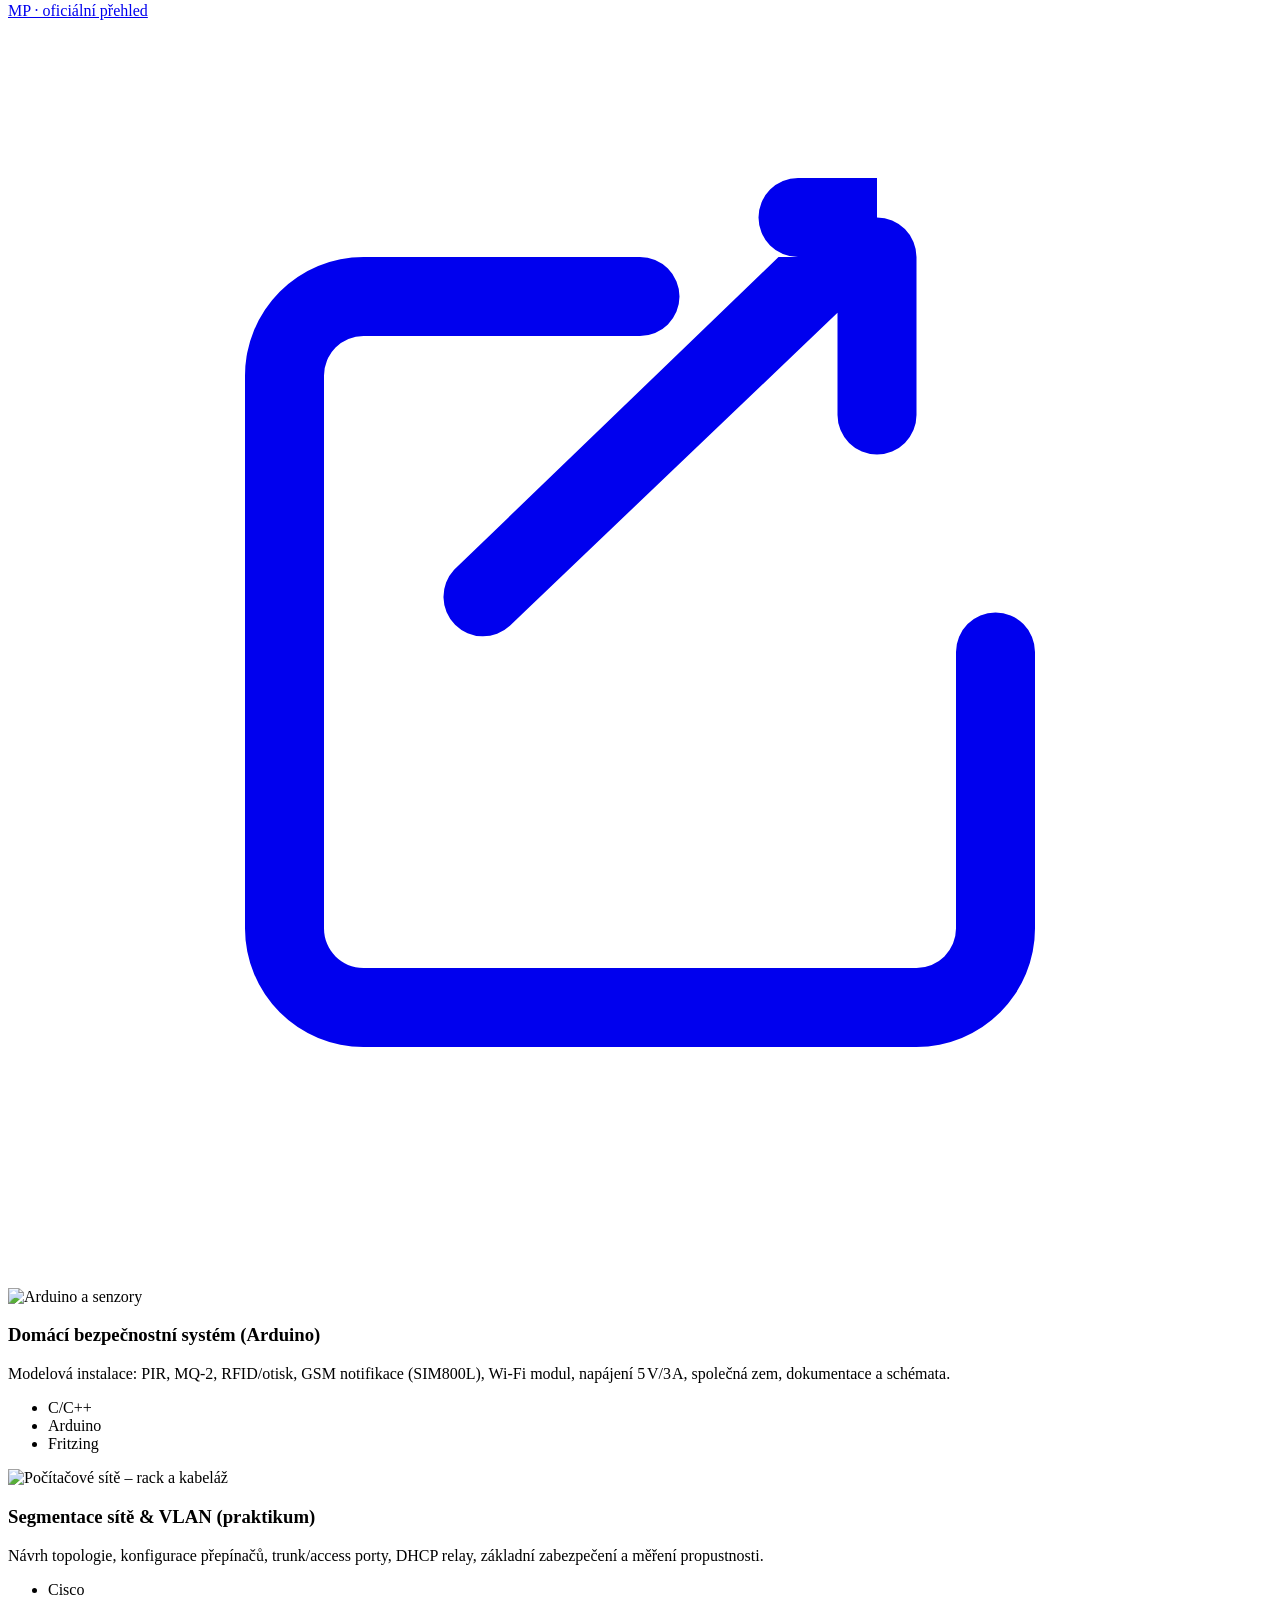
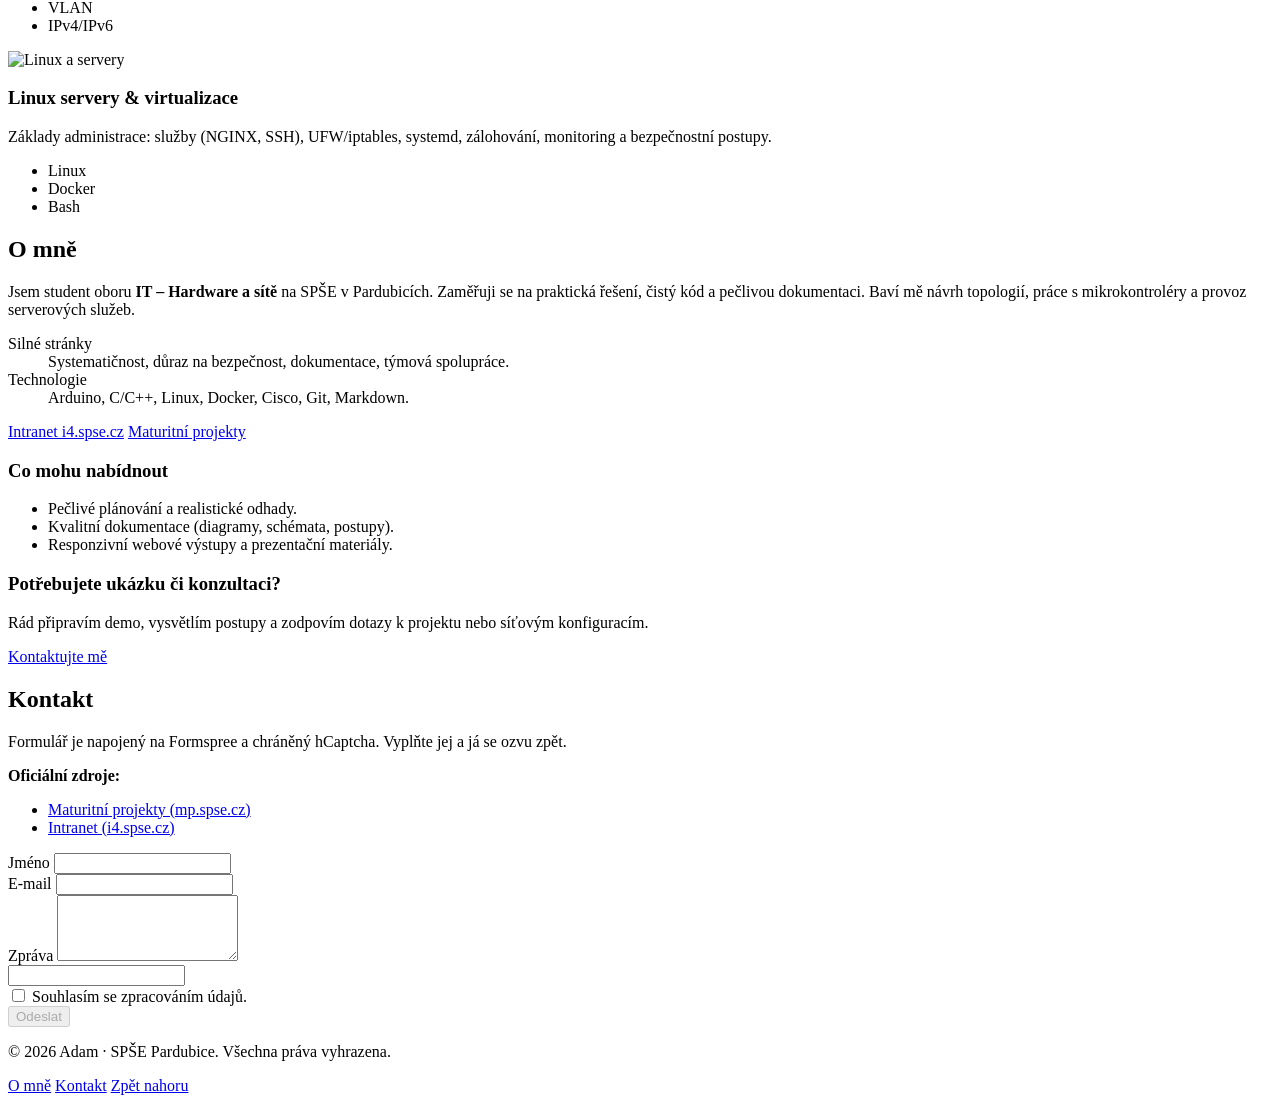
==== commit f6420aa1: "Update 3 index.html" ====
--- a/index.html
+++ b/index.html
@@ -31,21 +31,19 @@
                 50: '#eef2ff', 100: '#e0e7ff', 200: '#c7d2fe', 300: '#a5b4fc', 400: '#818cf8', 500: '#6366f1', 600: '#4f46e5', 700: '#4338ca', 800: '#3730a3', 900: '#312e81'
               }
             },
-            boxShadow: {
-              soft: '0 10px 25px -10px rgb(0 0 0 / 0.2)'
-            }
+            boxShadow: { soft: '0 10px 25px -10px rgb(0 0 0 / 0.2)' }
           }
         },
         darkMode: 'class'
       }
     </script>
     <style>
-      /* Plynulé přepínání motivu */
       html { transition: background-color .2s ease, color .2s ease; }
-      /* Vizuálně skryté, ale fokusovatelné (pro skip link) */
       .skip-link { position:absolute; left:-9999px; top:auto; width:1px; height:1px; overflow:hidden; }
       .skip-link:focus { position:static; width:auto; height:auto; padding:.5rem 1rem; background:#111827; color:#fff; border-radius:.5rem; z-index:1000; }
     </style>
+    <!-- hCaptcha -->
+    <script src="https://js.hcaptcha.com/1/api.js" async defer></script>
   </head>
   <body class="bg-white text-slate-900 dark:bg-slate-950 dark:text-slate-100 selection:bg-brand-200 dark:selection:bg-brand-700/60">
     <a href="#obsah" class="skip-link">Přeskočit na obsah</a>
@@ -56,7 +54,6 @@
         <div class="flex h-16 items-center justify-between">
           <a href="#" class="flex items-center gap-2 group" aria-label="Domů">
             <span class="inline-flex h-8 w-8 items-center justify-center rounded-xl bg-brand-600 text-white shadow-soft group-hover:scale-105 transition">
-              <!-- logo (A) -->
               <span class="font-bold">A</span>
             </span>
             <span class="font-semibold tracking-tight">Adam · SPŠE Pardubice</span>
@@ -128,7 +125,7 @@
             </div>
             <div class="relative">
               <div class="aspect-[16/10] rounded-2xl border border-slate-200 dark:border-slate-800 overflow-hidden shadow-soft">
-                <img src="https://images.unsplash.com/photo-1518779578993-ec3579fee39f?q=80&w=1400&auto=format&fit=crop" alt="Ilustrační fotografie – elektronika a vývoj" class="h-full w-full object-cover" />
+                <img loading="lazy" src="https://images.unsplash.com/photo-1518779578993-ec3579fee39f?q=80&w=1400&auto=format&fit=crop" alt="Ilustrační fotografie – elektronika a vývoj" class="h-full w-full object-cover" />
               </div>
               <div class="absolute -bottom-6 -left-6 hidden sm:block bg-white/90 dark:bg-slate-900/90 backdrop-blur rounded-2xl border border-slate-200 dark:border-slate-800 p-4 shadow-soft">
                 <p class="text-sm leading-5 text-slate-600 dark:text-slate-300">Responzivní design · Přístupnost · UX</p>
@@ -156,7 +153,7 @@
             <!-- Karta 1 -->
             <article class="group rounded-2xl border border-slate-200 dark:border-slate-800 p-5 bg-white dark:bg-slate-950/40 hover:shadow-soft transition">
               <div class="aspect-video rounded-xl overflow-hidden border border-slate-200 dark:border-slate-800">
-                <img src="https://images.unsplash.com/photo-1518773553398-650c184e0bb3?q=80&w=1220&auto=format&fit=crop" alt="Arduino a senzory" class="h-full w-full object-cover group-hover:scale-[1.02] transition"/>
+                <img loading="lazy" src="https://images.unsplash.com/photo-1518773553398-650c184e0bb3?q=80&w=1220&auto=format&fit=crop" alt="Arduino a senzory" class="h-full w-full object-cover group-hover:scale-[1.02] transition"/>
               </div>
               <h3 class="mt-4 text-xl font-semibold">Domácí bezpečnostní systém (Arduino)</h3>
               <p class="mt-2 text-sm text-slate-600 dark:text-slate-300">Modelová instalace: PIR, MQ-2, RFID/otisk, GSM notifikace (SIM800L), Wi‑Fi modul, napájení 5 V/3 A, společná zem, dokumentace a schémata.</p>
@@ -170,7 +167,7 @@
             <!-- Karta 2 -->
             <article class="group rounded-2xl border border-slate-200 dark:border-slate-800 p-5 bg-white dark:bg-slate-950/40 hover:shadow-soft transition">
               <div class="aspect-video rounded-xl overflow-hidden border border-slate-200 dark:border-slate-800">
-                <img src="https://images.unsplash.com/photo-1587202372775-98927b5751d7?q=80&w=1220&auto=format&fit=crop" alt="Počítačové sítě" class="h-full w-full object-cover group-hover:scale-[1.02] transition"/>
+                <img loading="lazy" src="https://images.unsplash.com/photo-1558494949-ef010cbdcc31?q=80&w=1220&auto=format&fit=crop" alt="Počítačové sítě – rack a kabeláž" class="h-full w-full object-cover group-hover:scale-[1.02] transition"/>
               </div>
               <h3 class="mt-4 text-xl font-semibold">Segmentace sítě & VLAN (praktikum)</h3>
               <p class="mt-2 text-sm text-slate-600 dark:text-slate-300">Návrh topologie, konfigurace přepínačů, trunk/access porty, DHCP relay, základní zabezpečení a měření propustnosti.</p>
@@ -184,7 +181,7 @@
             <!-- Karta 3 -->
             <article class="group rounded-2xl border border-slate-200 dark:border-slate-800 p-5 bg-white dark:bg-slate-950/40 hover:shadow-soft transition">
               <div class="aspect-video rounded-xl overflow-hidden border border-slate-200 dark:border-slate-800">
-                <img src="https://images.unsplash.com/photo-1535223289827-42f1e9919769?q=80&w=1220&auto=format&fit=crop" alt="Linux a servery" class="h-full w-full object-cover group-hover:scale-[1.02] transition"/>
+                <img loading="lazy" src="https://images.unsplash.com/photo-1535223289827-42f1e9919769?q=80&w=1220&auto=format&fit=crop" alt="Linux a servery" class="h-full w-full object-cover group-hover:scale-[1.02] transition"/>
               </div>
               <h3 class="mt-4 text-xl font-semibold">Linux servery & virtualizace</h3>
               <p class="mt-2 text-sm text-slate-600 dark:text-slate-300">Základy administrace: služby (NGINX, SSH), UFW/iptables, systemd, zálohování, monitoring a bezpečnostní postupy.</p>
@@ -257,7 +254,7 @@
           <div class="grid lg:grid-cols-2 gap-10 items-start">
             <div>
               <h2 class="text-3xl sm:text-4xl font-bold tracking-tight">Kontakt</h2>
-              <p class="mt-4 text-slate-600 dark:text-slate-300 max-w-prose">Vyplňte formulář a ozvu se zpět. Formulář je ukázkový (bez backendu), můžete jej napojit na službu typu Formspree/Netlify.</p>
+              <p class="mt-4 text-slate-600 dark:text-slate-300 max-w-prose">Formulář je napojený na Formspree a chráněný hCaptcha. Vyplňte jej a já se ozvu zpět.</p>
               <div class="mt-8 space-y-4 text-sm text-slate-600 dark:text-slate-300">
                 <p><strong>Oficiální zdroje:</strong></p>
                 <ul class="list-disc ml-6">
@@ -266,7 +263,15 @@
                 </ul>
               </div>
             </div>
-            <form class="rounded-2xl border border-slate-200 dark:border-slate-800 p-6 bg-white dark:bg-slate-950/40 shadow-soft" onsubmit="event.preventDefault(); alert('Děkuji, zpráva byla odeslána (demo).');">
+
+            <!-- ✍️ Formulář -->
+            <form id="kontaktForm"
+                  class="rounded-2xl border border-slate-200 dark:border-slate-800 p-6 bg-white dark:bg-slate-950/40 shadow-soft"
+                  action="https://formspree.io/f/mrbyqyqn"  
+                  method="POST">
+              <input type="hidden" name="_subject" value="Nová zpráva z webu – Kontakt" />
+              <input type="hidden" name="_format" value="plain" />
+
               <div class="grid sm:grid-cols-2 gap-4">
                 <div>
                   <label for="jmeno" class="block text-sm font-medium mb-1">Jméno</label>
@@ -280,14 +285,31 @@
                   <label for="zprava" class="block text-sm font-medium mb-1">Zpráva</label>
                   <textarea id="zprava" name="zprava" rows="4" required class="w-full rounded-xl border border-slate-300/80 dark:border-slate-700 bg-white dark:bg-slate-900 px-3 py-2 outline-none focus:ring-2 focus:ring-brand-500"></textarea>
                 </div>
-              </div>
-              <div class="mt-6 flex items-center justify-between">
-                <label class="inline-flex items-center gap-2 text-sm">
-                  <input type="checkbox" required class="h-4 w-4 rounded border-slate-300 dark:border-slate-700" />
-                  <span>Souhlasím se zpracováním údajů (demo).</span>
-                </label>
-                <button type="submit" class="inline-flex items-center justify-center rounded-xl bg-brand-600 px-5 py-2.5 text-white hover:bg-brand-700 shadow-soft">Odeslat</button>
-              </div>
+                <!-- Honeypot proti spamu -->
+                <input type="text" name="_gotcha" class="hidden" tabindex="-1" autocomplete="off" />
+              </div>
+
+              <div class="mt-6 space-y-4">
+                <div class="flex items-center justify-between">
+                  <label class="inline-flex items-center gap-2 text-sm">
+                    <input type="checkbox" required class="h-4 w-4 rounded border-slate-300 dark:border-slate-700" />
+                    <span>Souhlasím se zpracováním údajů.</span>
+                  </label>
+                </div>
+
+                <!-- hCaptcha widget -->
+                <div class="h-captcha" data-sitekey="REPLACE_WITH_YOUR_HCAPTCHA_SITEKEY"
+                     data-callback="onCaptchaSuccess" data-expired-callback="onCaptchaExpired"></div>
+
+                <div class="flex items-center justify-end">
+                  <button id="submitBtn" type="submit" disabled
+                          class="inline-flex items-center justify-center rounded-xl bg-brand-600 px-5 py-2.5 text-white disabled:opacity-50 disabled:cursor-not-allowed hover:bg-brand-700 shadow-soft">
+                    Odeslat
+                  </button>
+                </div>
+              </div>
+
+              <p id="formState" class="mt-4 text-sm text-slate-600 dark:text-slate-300 hidden"></p>
             </form>
           </div>
         </div>
@@ -337,6 +359,50 @@
         menuIcon.classList.toggle('hidden');
         closeIcon.classList.toggle('hidden');
       });
+
+      // hCaptcha callbacky (globálně pro data-* na widgetu)
+      const submitBtn = document.getElementById('submitBtn');
+      window.onCaptchaSuccess = function () {
+        if (submitBtn) submitBtn.disabled = false;
+      }
+      window.onCaptchaExpired = function () {
+        if (submitBtn) submitBtn.disabled = true;
+      }
+
+      // AJAX odeslání pro hezčí UX (Formspree)
+      const kontaktForm = document.getElementById('kontaktForm');
+      const formState = document.getElementById('formState');
+      if (kontaktForm) {
+        kontaktForm.addEventListener('submit', async (e) => {
+          e.preventDefault();
+
+          // UX kontrola CAPTCHA
+          if (submitBtn && submitBtn.disabled) {
+            formState.classList.remove('hidden');
+            formState.textContent = 'Potvrďte prosím CAPTCHA.';
+            return;
+          }
+
+          formState.classList.remove('hidden');
+          formState.textContent = 'Odesílám…';
+          try {
+            const formData = new FormData(kontaktForm); // zahrnuje i h-captcha-response
+            const resp = await fetch(kontaktForm.action, { method: 'POST', body: formData, headers: { 'Accept': 'application/json' } });
+            if (resp.ok) {
+              formState.textContent = 'Děkuji, Vaše zpráva byla odeslána.';
+              kontaktForm.reset();
+              if (window.hcaptcha) {
+                hcaptcha.reset();
+                if (submitBtn) submitBtn.disabled = true;
+              }
+            } else {
+              formState.textContent = 'Nepodařilo se odeslat. Zkuste prosím znovu.';
+            }
+          } catch (err) {
+            formState.textContent = 'Došlo k chybě připojení. Zkuste prosím znovu.';
+          }
+        });
+      }
     </script>
   </body>
 </html>
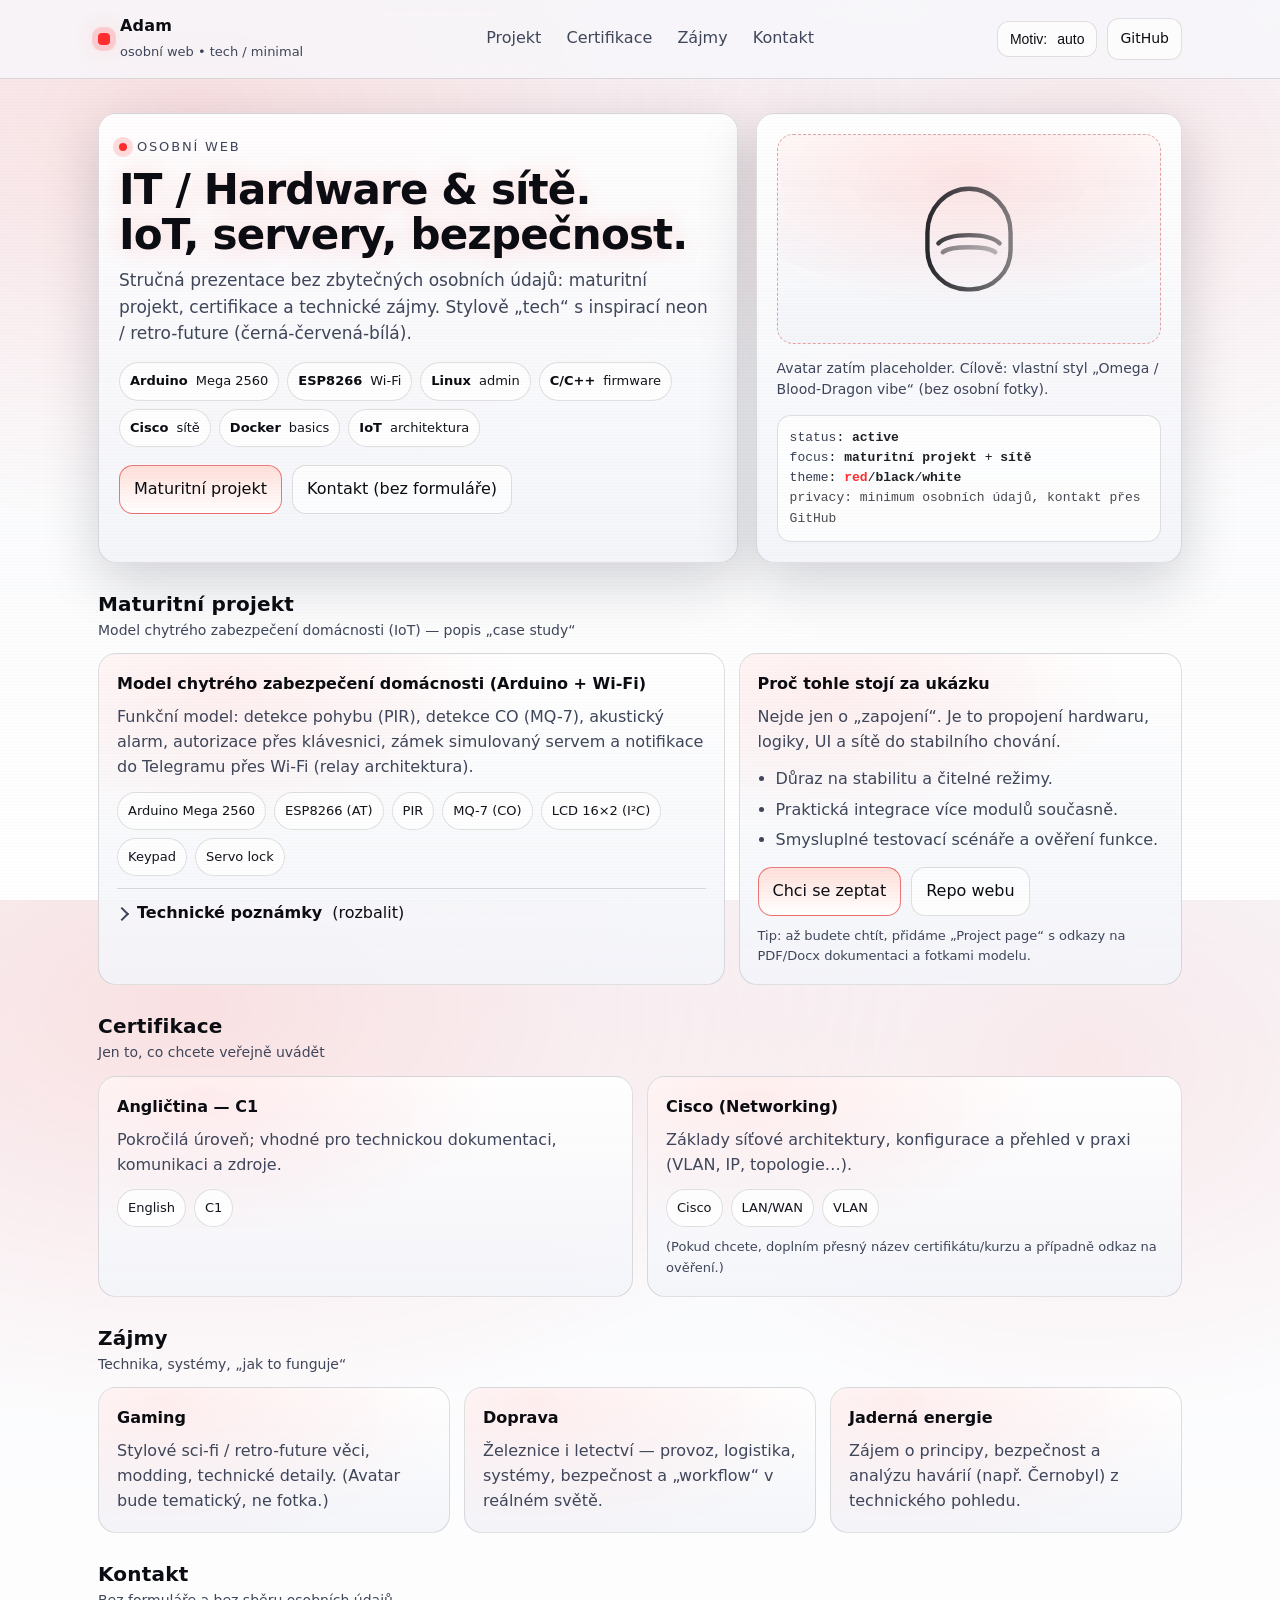
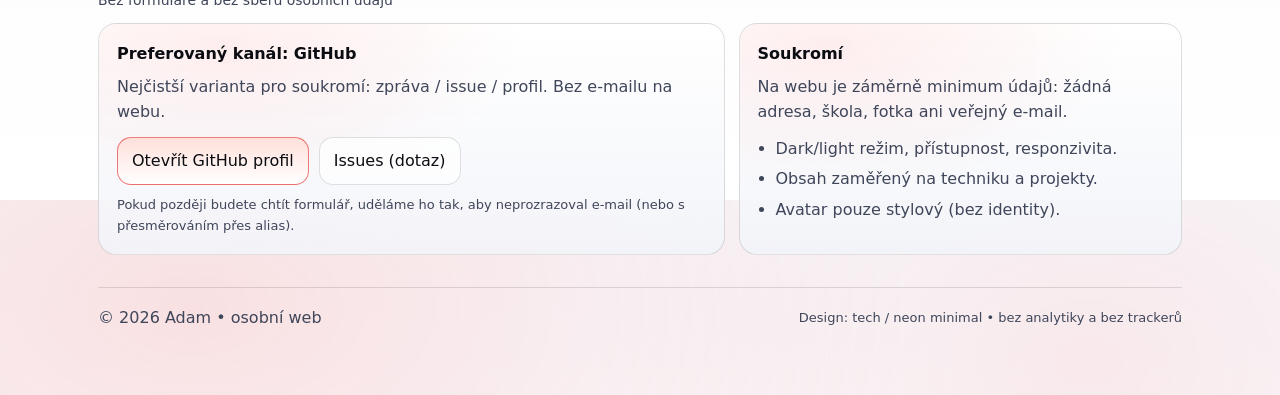
==== commit f7e100e6: "Update index.html" ====
--- a/index.html
+++ b/index.html
@@ -1,408 +1,629 @@
 <!doctype html>
-<html lang="cs" class="scroll-smooth">
-  <head>
-    <meta charset="utf-8" />
-    <meta name="viewport" content="width=device-width, initial-scale=1" />
-    <title>Adam • Profesionální web (SPŠE Pardubice)</title>
-    <meta name="description" content="Profesionální, responzivní web s podporou světlého/tmavého režimu pro prezentaci maturitního projektu a školních aktivit (SPŠE Pardubice)." />
-    <meta name="color-scheme" content="dark light" />
-    <link rel="preconnect" href="https://fonts.gstatic.com" crossorigin>
-    <link rel="preconnect" href="https://cdn.jsdelivr.net" crossorigin>
-    <script>
-      // Preferovaná barevná schémata: načti z localStorage, případně z media query
-      (function () {
-        const stored = localStorage.getItem('theme');
-        const prefersDark = window.matchMedia('(prefers-color-scheme: dark)').matches;
-        if (stored === 'dark' || (!stored && prefersDark)) {
-          document.documentElement.classList.add('dark');
+<html lang="cs" data-theme="auto">
+<head>
+  <meta charset="utf-8" />
+  <meta name="viewport" content="width=device-width, initial-scale=1" />
+  <meta name="color-scheme" content="dark light" />
+  <title>Adam — osobní web</title>
+
+  <meta name="description" content="Osobní web (minimum soukromých údajů). Maturitní projekt: model chytrého zabezpečení domácnosti (Arduino/ESP8266), certifikace a zájmy." />
+  <meta name="robots" content="index,follow" />
+
+  <meta property="og:title" content="Adam — osobní web" />
+  <meta property="og:description" content="Maturitní projekt, certifikace a zájmy. Tech design s dark/light režimem." />
+  <meta property="og:type" content="website" />
+
+  <style>
+    :root{
+      --bg: #07080b;
+      --bg2:#0b0d12;
+      --fg: #f6f7fb;
+      --muted:#b7bccb;
+      --card:#0f121a;
+      --card2:#0b0d12;
+      --border: rgba(255,255,255,.12);
+
+      --accent:#ff2d2d;          /* Blood Dragon red */
+      --accentSoft: rgba(255,45,45,.20);
+      --shadow: 0 18px 55px rgba(0,0,0,.55);
+      --radius: 18px;
+
+      --max: 1120px;
+    }
+
+    html[data-theme="light"]{
+      --bg:#f7f8fb;
+      --bg2:#ffffff;
+      --fg:#0b0d12;
+      --muted:#3f465a;
+      --card:#ffffff;
+      --card2:#f2f4f9;
+      --border: rgba(0,0,0,.12);
+      --shadow: 0 18px 55px rgba(16,24,40,.18);
+      --accentSoft: rgba(255,45,45,.16);
+    }
+
+    *{box-sizing:border-box}
+    html,body{height:100%}
+    body{
+      margin:0;
+      color:var(--fg);
+      background:
+        radial-gradient(1200px 700px at 15% 12%, rgba(255,45,45,.12), transparent 60%),
+        radial-gradient(900px 650px at 85% 18%, rgba(255,45,45,.08), transparent 55%),
+        linear-gradient(180deg, var(--bg) 0%, var(--bg2) 100%);
+      font: 16px/1.55 ui-sans-serif, system-ui, -apple-system, Segoe UI, Roboto, Arial, "Apple Color Emoji","Segoe UI Emoji";
+      overflow-x:hidden;
+    }
+
+    /* Subtle grid + scanlines (professional, not overdone) */
+    .fx::before{
+      content:"";
+      position:fixed; inset:0;
+      background:
+        linear-gradient(to right, rgba(255,255,255,.055) 1px, transparent 1px),
+        linear-gradient(to bottom, rgba(255,255,255,.045) 1px, transparent 1px);
+      background-size: 46px 46px;
+      opacity:.22;
+      pointer-events:none;
+      mix-blend-mode: overlay;
+    }
+    .fx::after{
+      content:"";
+      position:fixed; inset:-2px;
+      background: repeating-linear-gradient(
+        to bottom,
+        rgba(0,0,0,0) 0px,
+        rgba(0,0,0,0) 2px,
+        rgba(0,0,0,.14) 3px
+      );
+      opacity: .28;
+      pointer-events:none;
+    }
+    html[data-theme="light"] .fx::after{ opacity:.14; }
+
+    a{color:inherit}
+    .skip{
+      position:absolute; left:-999px; top:10px;
+      background:var(--card); border:1px solid var(--border); color:var(--fg);
+      padding:10px 12px; border-radius:12px; z-index:9999;
+    }
+    .skip:focus{left:10px}
+
+    .wrap{max-width:var(--max); margin:0 auto; padding:18px 18px 64px}
+    header{
+      position:sticky; top:0; z-index:50;
+      backdrop-filter: blur(10px);
+      background: color-mix(in oklab, var(--bg) 76%, transparent);
+      border-bottom: 1px solid var(--border);
+    }
+    .nav{
+      display:flex; align-items:center; justify-content:space-between;
+      gap:14px;
+      max-width:var(--max); margin:0 auto; padding:14px 18px;
+    }
+    .brand{
+      display:flex; align-items:center; gap:10px;
+      text-decoration:none;
+    }
+    .mark{
+      width:12px; height:12px; border-radius:4px;
+      background:var(--accent);
+      box-shadow: 0 0 0 6px var(--accentSoft), 0 0 22px rgba(255,45,45,.35);
+    }
+    .brand b{letter-spacing:.2px}
+    .brand span{color:var(--muted); font-size:13px}
+    nav a{
+      text-decoration:none;
+      color:var(--muted);
+      padding:10px 10px;
+      border-radius:12px;
+    }
+    nav a:hover{color:var(--fg); background: color-mix(in oklab, var(--card) 70%, transparent)}
+    .navRight{display:flex; align-items:center; gap:10px}
+
+    .btn{
+      display:inline-flex; align-items:center; justify-content:center;
+      gap:10px;
+      padding:11px 14px;
+      border-radius:14px;
+      border:1px solid var(--border);
+      background: color-mix(in oklab, var(--card) 72%, transparent);
+      color:var(--fg);
+      text-decoration:none;
+      cursor:pointer;
+      user-select:none;
+      transition: transform .12s ease, box-shadow .12s ease, border-color .12s ease;
+    }
+    .btn:hover{
+      transform: translateY(-1px);
+      border-color: color-mix(in oklab, var(--accent) 35%, var(--border));
+      box-shadow: 0 10px 30px rgba(0,0,0,.25);
+    }
+    .btn.primary{
+      border-color: color-mix(in oklab, var(--accent) 55%, var(--border));
+      background:
+        linear-gradient(180deg, color-mix(in oklab, var(--accent) 18%, var(--card)) 0%, var(--card) 100%);
+    }
+    .btn.small{padding:9px 12px; border-radius:12px; font-size:14px}
+
+    main{padding-top:22px}
+    .hero{
+      display:grid;
+      grid-template-columns: 1.2fr .8fr;
+      gap:18px;
+      align-items:stretch;
+      margin-top:16px;
+    }
+    @media (max-width: 920px){
+      .hero{grid-template-columns:1fr}
+      nav{display:none}
+    }
+
+    .panel{
+      border: 1px solid var(--border);
+      border-radius: var(--radius);
+      background: linear-gradient(180deg, color-mix(in oklab, var(--card) 92%, transparent), color-mix(in oklab, var(--card2) 88%, transparent));
+      box-shadow: var(--shadow);
+      overflow:hidden;
+      position:relative;
+    }
+    .panel.pad{padding:20px}
+    .kicker{
+      display:inline-flex; align-items:center; gap:10px;
+      color:var(--muted);
+      font-size:13px;
+      letter-spacing:.14em;
+      text-transform:uppercase;
+    }
+    .kicker i{
+      width:8px; height:8px; border-radius:50%;
+      background:var(--accent);
+      box-shadow: 0 0 0 6px var(--accentSoft);
+      display:inline-block;
+    }
+    h1{
+      margin:10px 0 10px;
+      font-size:42px;
+      line-height:1.06;
+      letter-spacing:-.02em;
+    }
+    .glow{
+      color:var(--fg);
+      text-shadow: 0 0 24px rgba(255,45,45,.18);
+    }
+    .lead{color:var(--muted); font-size:17px; margin:0 0 16px}
+    .chips{
+      display:flex; flex-wrap:wrap; gap:8px;
+      margin:12px 0 18px;
+    }
+    .chip{
+      display:inline-flex; align-items:center; gap:8px;
+      padding:8px 10px;
+      border-radius:999px;
+      border:1px solid var(--border);
+      background: color-mix(in oklab, var(--card) 82%, transparent);
+      color: color-mix(in oklab, var(--fg) 86%, var(--muted));
+      font-size:13px;
+      white-space:nowrap;
+    }
+    .chip b{color:var(--fg); font-weight:600}
+    .cta{display:flex; flex-wrap:wrap; gap:10px; margin-top:8px}
+
+    .avatarBox{
+      display:flex; flex-direction:column; gap:14px;
+      padding:20px;
+    }
+    .avatar{
+      width:100%;
+      min-height: 210px;
+      border-radius: calc(var(--radius) - 2px);
+      border:1px dashed color-mix(in oklab, var(--border) 70%, var(--accent));
+      background:
+        radial-gradient(500px 220px at 50% 20%, rgba(255,45,45,.12), transparent 60%),
+        linear-gradient(180deg, color-mix(in oklab, var(--card) 88%, transparent), color-mix(in oklab, var(--card2) 82%, transparent));
+      display:grid; place-items:center;
+      position:relative;
+      overflow:hidden;
+    }
+    .avatar svg{width:140px; height:140px; opacity:.92}
+    .avatarHint{color:var(--muted); font-size:14px; margin:0}
+    .mono{
+      font: 13px/1.55 ui-monospace, SFMono-Regular, Menlo, Monaco, Consolas, "Liberation Mono", "Courier New", monospace;
+      color: color-mix(in oklab, var(--fg) 78%, var(--muted));
+      border:1px solid var(--border);
+      border-radius: 14px;
+      padding:12px;
+      background: color-mix(in oklab, var(--card) 76%, transparent);
+    }
+    .mono b{color:var(--fg)}
+    .mono .r{color:var(--accent)}
+    .mono .m{color:color-mix(in oklab, var(--muted) 90%, var(--fg))}
+    .mono .k{color:color-mix(in oklab, var(--fg) 90%, #fff)}
+    .mono .dim{opacity:.78}
+
+    section{margin-top:18px}
+    .sectionTitle{
+      display:flex; align-items:flex-end; justify-content:space-between;
+      gap:10px;
+      margin:26px 0 12px;
+    }
+    .sectionTitle h2{margin:0; font-size:20px; letter-spacing:.2px}
+    .sectionTitle p{margin:0; color:var(--muted); font-size:14px}
+
+    .grid{
+      display:grid;
+      grid-template-columns: repeat(12, 1fr);
+      gap:14px;
+    }
+    .col-6{grid-column: span 6}
+    .col-5{grid-column: span 5}
+    .col-7{grid-column: span 7}
+    .col-4{grid-column: span 4}
+    .col-12{grid-column: span 12}
+    @media (max-width: 920px){
+      .col-6,.col-5,.col-7,.col-4{grid-column: span 12}
+    }
+
+    .card{
+      border:1px solid var(--border);
+      border-radius: var(--radius);
+      background: linear-gradient(180deg, color-mix(in oklab, var(--card) 92%, transparent), color-mix(in oklab, var(--card2) 88%, transparent));
+      padding:18px;
+      position:relative;
+      overflow:hidden;
+    }
+    .card::before{
+      content:"";
+      position:absolute; inset:-1px;
+      background: radial-gradient(500px 240px at 20% 10%, rgba(255,45,45,.14), transparent 60%);
+      opacity:.9;
+      pointer-events:none;
+    }
+    html[data-theme="light"] .card::before{opacity:.55}
+    .card > *{position:relative}
+    .card h3{margin:0 0 8px; font-size:16px}
+    .card p{margin:0; color:var(--muted)}
+    .card ul{margin:12px 0 0; padding-left:18px; color:var(--muted)}
+    .card li{margin:6px 0}
+    .metaRow{
+      display:flex; flex-wrap:wrap; gap:8px; margin-top:12px;
+    }
+
+    details{
+      margin-top:12px;
+      border-top: 1px solid var(--border);
+      padding-top:12px;
+    }
+    summary{
+      cursor:pointer;
+      color: var(--fg);
+      list-style:none;
+      display:flex; align-items:center; gap:10px;
+      user-select:none;
+    }
+    summary::-webkit-details-marker{display:none}
+    summary .caret{
+      width:10px; height:10px;
+      border-right:2px solid var(--muted);
+      border-bottom:2px solid var(--muted);
+      transform: rotate(-45deg);
+      margin-top:1px;
+      transition: transform .12s ease;
+    }
+    details[open] summary .caret{transform: rotate(45deg)}
+    .fine{font-size:13px; color:var(--muted)}
+    footer{
+      margin-top:32px;
+      padding-top:18px;
+      border-top:1px solid var(--border);
+      color:var(--muted);
+      display:flex; flex-wrap:wrap; align-items:center; justify-content:space-between;
+      gap:10px;
+    }
+
+    @media (prefers-reduced-motion: reduce){
+      .btn{transition:none}
+      .btn:hover{transform:none}
+      .fx::after{opacity:.18}
+    }
+  </style>
+</head>
+
+<body class="fx">
+  <a class="skip" href="#obsah">Přeskočit na obsah</a>
+
+  <header>
+    <div class="nav" role="navigation" aria-label="Hlavní navigace">
+      <a class="brand" href="#top" aria-label="Domů">
+        <span class="mark" aria-hidden="true"></span>
+        <div>
+          <b>Adam</b>
+          <div><span>osobní web • tech / minimal</span></div>
+        </div>
+      </a>
+
+      <nav aria-label="Sekce">
+        <a href="#projekt">Projekt</a>
+        <a href="#cert">Certifikace</a>
+        <a href="#zajmy">Zájmy</a>
+        <a href="#kontakt">Kontakt</a>
+      </nav>
+
+      <div class="navRight">
+        <button class="btn small" id="themeBtn" type="button" aria-label="Přepnout motiv">
+          Motiv: <span id="themeLabel">auto</span>
+        </button>
+        <a class="btn small" href="https://github.com/PyroStonee" rel="me noopener" target="_blank">GitHub</a>
+      </div>
+    </div>
+  </header>
+
+  <main id="obsah" class="wrap">
+    <div id="top" class="hero" aria-label="Úvod">
+      <div class="panel pad">
+        <div class="kicker"><i aria-hidden="true"></i> OSOBNÍ WEB</div>
+        <h1 class="glow">IT / Hardware &amp; sítě.<br/>IoT, servery, bezpečnost.</h1>
+        <p class="lead">
+          Stručná prezentace bez zbytečných osobních údajů: maturitní projekt, certifikace a technické zájmy.
+          Stylově „tech“ s inspirací neon / retro-future (černá-červená-bílá).
+        </p>
+
+        <div class="chips" aria-label="Technologie">
+          <span class="chip"><b>Arduino</b> Mega 2560</span>
+          <span class="chip"><b>ESP8266</b> Wi-Fi</span>
+          <span class="chip"><b>Linux</b> admin</span>
+          <span class="chip"><b>C/C++</b> firmware</span>
+          <span class="chip"><b>Cisco</b> sítě</span>
+          <span class="chip"><b>Docker</b> basics</span>
+          <span class="chip"><b>IoT</b> architektura</span>
+        </div>
+
+        <div class="cta">
+          <a class="btn primary" href="#projekt">Maturitní projekt</a>
+          <a class="btn" href="#kontakt">Kontakt (bez formuláře)</a>
+        </div>
+      </div>
+
+      <div class="panel avatarBox" aria-label="Avatar a rychlý přehled">
+        <div class="avatar" aria-label="Avatar placeholder">
+          <!-- Placeholder: generická „helmet“ ikonka (bez cizích IP). Až budete chtít, vyměňte za vlastní avatar. -->
+          <svg viewBox="0 0 128 128" role="img" aria-label="Avatar placeholder">
+            <defs>
+              <linearGradient id="g" x1="0" x2="1">
+                <stop offset="0" stop-color="currentColor" stop-opacity=".95"/>
+                <stop offset="1" stop-color="currentColor" stop-opacity=".55"/>
+              </linearGradient>
+            </defs>
+            <g fill="none" stroke="url(#g)" stroke-width="4" stroke-linecap="round" stroke-linejoin="round">
+              <path d="M26 58c0-22 17-40 38-40s38 18 38 40v16c0 20-16 36-36 36H62C42 110 26 94 26 74V58z"/>
+              <path d="M36 68c10-10 46-10 56 0" opacity=".9"/>
+              <path d="M40 76c8-6 40-6 48 0" opacity=".55"/>
+              <path d="M46 102h36" opacity=".7"/>
+            </g>
+          </svg>
+        </div>
+
+        <p class="avatarHint">
+          Avatar zatím placeholder. Cílově: vlastní styl „Omega / Blood-Dragon vibe“ (bez osobní fotky).
+        </p>
+
+        <div class="mono" aria-label="Rychlý přehled v terminálovém stylu">
+          <div><span class="m">status</span>: <b class="k">active</b></div>
+          <div><span class="m">focus</span>: <b class="k">maturitní projekt</b> + <b class="k">sítě</b></div>
+          <div><span class="m">theme</span>: <b class="r">red</b>/<b class="k">black</b>/<b class="k">white</b></div>
+          <div class="dim">privacy: minimum osobních údajů, kontakt přes GitHub</div>
+        </div>
+      </div>
+    </div>
+
+    <section id="projekt" aria-label="Maturitní projekt">
+      <div class="sectionTitle">
+        <div>
+          <h2>Maturitní projekt</h2>
+          <p>Model chytrého zabezpečení domácnosti (IoT) — popis „case study“</p>
+        </div>
+      </div>
+
+      <div class="grid">
+        <article class="card col-7">
+          <h3>Model chytrého zabezpečení domácnosti (Arduino + Wi-Fi)</h3>
+          <p>
+            Funkční model: detekce pohybu (PIR), detekce CO (MQ-7), akustický alarm, autorizace přes klávesnici,
+            zámek simulovaný servem a notifikace do Telegramu přes Wi-Fi (relay architektura).
+          </p>
+
+          <div class="metaRow" aria-label="Stack">
+            <span class="chip">Arduino Mega 2560</span>
+            <span class="chip">ESP8266 (AT)</span>
+            <span class="chip">PIR</span>
+            <span class="chip">MQ-7 (CO)</span>
+            <span class="chip">LCD 16×2 (I²C)</span>
+            <span class="chip">Keypad</span>
+            <span class="chip">Servo lock</span>
+          </div>
+
+          <details>
+            <summary><span class="caret" aria-hidden="true"></span><b>Technické poznámky</b> (rozbalit)</summary>
+            <ul>
+              <li><b>Stavový model</b> (režimy: deaktivováno / odchodové zpoždění / aktivní / lock-only).</li>
+              <li><b>MQ-7 vyhodnocení</b>: baseline kalibrace, práh + hystereze, cooldown po poplachu.</li>
+              <li><b>Notifikace</b>: ESP8266 → HTTP (bez TLS) → relay server → Telegram (HTTPS).</li>
+              <li><b>Offline-first</b>: lokální alarm funguje i při výpadku Wi-Fi; události lze frontovat.</li>
+            </ul>
+            <p class="fine">
+              (Detailní stránku projektu doplníme jako další krok: schéma, fotografie, testovací scénáře, odkazy na dokumentaci.)
+            </p>
+          </details>
+        </article>
+
+        <aside class="card col-5">
+          <h3>Proč tohle stojí za ukázku</h3>
+          <p>Nejde jen o „zapojení“. Je to propojení hardwaru, logiky, UI a sítě do stabilního chování.</p>
+          <ul>
+            <li>Důraz na stabilitu a čitelné režimy.</li>
+            <li>Praktická integrace více modulů současně.</li>
+            <li>Smysluplné testovací scénáře a ověření funkce.</li>
+          </ul>
+
+          <div class="cta" style="margin-top:14px">
+            <a class="btn primary" href="#kontakt">Chci se zeptat</a>
+            <a class="btn" href="https://github.com/PyroStonee/test.novakad.cz" target="_blank" rel="noopener">Repo webu</a>
+          </div>
+
+          <p class="fine" style="margin-top:10px">
+            Tip: až budete chtít, přidáme „Project page“ s odkazy na PDF/Docx dokumentaci a fotkami modelu.
+          </p>
+        </aside>
+      </div>
+    </section>
+
+    <section id="cert" aria-label="Certifikace">
+      <div class="sectionTitle">
+        <div>
+          <h2>Certifikace</h2>
+          <p>Jen to, co chcete veřejně uvádět</p>
+        </div>
+      </div>
+
+      <div class="grid">
+        <div class="card col-6">
+          <h3>Angličtina — C1</h3>
+          <p>Pokročilá úroveň; vhodné pro technickou dokumentaci, komunikaci a zdroje.</p>
+          <div class="metaRow">
+            <span class="chip">English</span>
+            <span class="chip">C1</span>
+          </div>
+        </div>
+
+        <div class="card col-6">
+          <h3>Cisco (Networking)</h3>
+          <p>Základy síťové architektury, konfigurace a přehled v praxi (VLAN, IP, topologie…).</p>
+          <div class="metaRow">
+            <span class="chip">Cisco</span>
+            <span class="chip">LAN/WAN</span>
+            <span class="chip">VLAN</span>
+          </div>
+          <p class="fine" style="margin-top:10px">
+            (Pokud chcete, doplním přesný název certifikátu/kurzu a případně odkaz na ověření.)
+          </p>
+        </div>
+      </div>
+    </section>
+
+    <section id="zajmy" aria-label="Zájmy">
+      <div class="sectionTitle">
+        <div>
+          <h2>Zájmy</h2>
+          <p>Technika, systémy, „jak to funguje“</p>
+        </div>
+      </div>
+
+      <div class="grid">
+        <div class="card col-4">
+          <h3>Gaming</h3>
+          <p>Stylové sci-fi / retro-future věci, modding, technické detaily. (Avatar bude tematický, ne fotka.)</p>
+        </div>
+
+        <div class="card col-4">
+          <h3>Doprava</h3>
+          <p>Železnice i letectví — provoz, logistika, systémy, bezpečnost a „workflow“ v reálném světě.</p>
+        </div>
+
+        <div class="card col-4">
+          <h3>Jaderná energie</h3>
+          <p>Zájem o principy, bezpečnost a analýzu havárií (např. Černobyl) z technického pohledu.</p>
+        </div>
+      </div>
+    </section>
+
+    <section id="kontakt" aria-label="Kontakt">
+      <div class="sectionTitle">
+        <div>
+          <h2>Kontakt</h2>
+          <p>Bez formuláře a bez sběru osobních údajů</p>
+        </div>
+      </div>
+
+      <div class="grid">
+        <div class="card col-7">
+          <h3>Preferovaný kanál: GitHub</h3>
+          <p>Nejčistší varianta pro soukromí: zpráva / issue / profil. Bez e-mailu na webu.</p>
+          <div class="cta" style="margin-top:12px">
+            <a class="btn primary" href="https://github.com/PyroStonee" target="_blank" rel="noopener">Otevřít GitHub profil</a>
+            <a class="btn" href="https://github.com/PyroStonee/test.novakad.cz/issues" target="_blank" rel="noopener">Issues (dotaz)</a>
+          </div>
+          <p class="fine" style="margin-top:10px">
+            Pokud později budete chtít formulář, uděláme ho tak, aby neprozrazoval e-mail (nebo s přesměrováním přes alias).
+          </p>
+        </div>
+
+        <div class="card col-5">
+          <h3>Soukromí</h3>
+          <p>Na webu je záměrně minimum údajů: žádná adresa, škola, fotka ani veřejný e-mail.</p>
+          <ul>
+            <li>Dark/light režim, přístupnost, responzivita.</li>
+            <li>Obsah zaměřený na techniku a projekty.</li>
+            <li>Avatar pouze stylový (bez identity).</li>
+          </ul>
+        </div>
+      </div>
+    </section>
+
+    <footer>
+      <div>© <span id="y"></span> Adam • osobní web</div>
+      <div class="fine">Design: tech / neon minimal • bez analytiky a bez trackerů</div>
+    </footer>
+  </main>
+
+  <script>
+    (function () {
+      const root = document.documentElement;
+      const btn = document.getElementById('themeBtn');
+      const label = document.getElementById('themeLabel');
+
+      const getPreferred = () => window.matchMedia && window.matchMedia('(prefers-color-scheme: light)').matches ? 'light' : 'dark';
+      const apply = (mode) => {
+        root.setAttribute('data-theme', mode);
+        label.textContent = mode;
+        localStorage.setItem('theme', mode);
+      };
+
+      // init
+      const saved = localStorage.getItem('theme') || 'auto';
+      if (saved === 'auto') {
+        root.setAttribute('data-theme', getPreferred());
+        label.textContent = 'auto';
+      } else {
+        apply(saved);
+      }
+
+      btn.addEventListener('click', () => {
+        const current = localStorage.getItem('theme') || 'auto';
+        const next = current === 'auto' ? 'dark' : current === 'dark' ? 'light' : 'auto';
+
+        if (next === 'auto') {
+          localStorage.setItem('theme', 'auto');
+          root.setAttribute('data-theme', getPreferred());
+          label.textContent = 'auto';
         } else {
-          document.documentElement.classList.remove('dark');
+          apply(next);
         }
-      })();
-    </script>
-    <script src="https://cdn.tailwindcss.com"></script>
-    <script>
-      // Tailwind konfigurace (volitelné rozšíření)
-      tailwind.config = {
-        theme: {
-          extend: {
-            colors: {
-              brand: {
-                50: '#eef2ff', 100: '#e0e7ff', 200: '#c7d2fe', 300: '#a5b4fc', 400: '#818cf8', 500: '#6366f1', 600: '#4f46e5', 700: '#4338ca', 800: '#3730a3', 900: '#312e81'
-              }
-            },
-            boxShadow: { soft: '0 10px 25px -10px rgb(0 0 0 / 0.2)' }
-          }
-        },
-        darkMode: 'class'
-      }
-    </script>
-    <style>
-      html { transition: background-color .2s ease, color .2s ease; }
-      .skip-link { position:absolute; left:-9999px; top:auto; width:1px; height:1px; overflow:hidden; }
-      .skip-link:focus { position:static; width:auto; height:auto; padding:.5rem 1rem; background:#111827; color:#fff; border-radius:.5rem; z-index:1000; }
-    </style>
-    <!-- hCaptcha -->
-    <script src="https://js.hcaptcha.com/1/api.js" async defer></script>
-  </head>
-  <body class="bg-white text-slate-900 dark:bg-slate-950 dark:text-slate-100 selection:bg-brand-200 dark:selection:bg-brand-700/60">
-    <a href="#obsah" class="skip-link">Přeskočit na obsah</a>
-
-    <!-- Navigace -->
-    <header class="sticky top-0 z-40 backdrop-blur supports-[backdrop-filter]:bg-white/70 dark:supports-[backdrop-filter]:bg-slate-900/70 border-b border-slate-200/70 dark:border-slate-800">
-      <nav class="mx-auto max-w-7xl px-4 sm:px-6 lg:px-8">
-        <div class="flex h-16 items-center justify-between">
-          <a href="#" class="flex items-center gap-2 group" aria-label="Domů">
-            <span class="inline-flex h-8 w-8 items-center justify-center rounded-xl bg-brand-600 text-white shadow-soft group-hover:scale-105 transition">
-              <span class="font-bold">A</span>
-            </span>
-            <span class="font-semibold tracking-tight">Adam · SPŠE Pardubice</span>
-          </a>
-
-          <div class="hidden md:flex items-center gap-8">
-            <a href="#projekty" class="hover:text-brand-600 dark:hover:text-brand-400">Projekty</a>
-            <a href="#o-mne" class="hover:text-brand-600 dark:hover:text-brand-400">O mně</a>
-            <a href="#kontakt" class="hover:text-brand-600 dark:hover:text-brand-400">Kontakt</a>
-            <div class="h-6 w-px bg-slate-300/70 dark:bg-slate-700" aria-hidden="true"></div>
-            <a href="https://mp.spse.cz/" target="_blank" rel="noopener" class="inline-flex items-center gap-2 rounded-lg border border-slate-300/70 dark:border-slate-700 px-3 py-1.5 text-sm hover:border-brand-500 hover:text-brand-600 dark:hover:border-brand-400 dark:hover:text-brand-300" aria-label="Maturitní projekty – mp.spse.cz (otevře se v novém okně)">
-              <span>MP (maturitní projekty)</span>
-              <svg xmlns="http://www.w3.org/2000/svg" viewBox="0 0 24 24" fill="currentColor" class="h-4 w-4" aria-hidden="true"><path d="M5.25 5.25A.75.75 0 016 4.5h13.5a.75.75 0 01.75.75V18.75a.75.75 0 01-1.5 0V6.31L6.53 19.03a.75.75 0 01-1.06-1.06L17.69 5.25H6a.75.75 0 01-.75-.75z"/></svg>
-            </a>
-            <a href="https://i4.spse.cz/" target="_blank" rel="noopener" class="inline-flex items-center gap-2 rounded-lg bg-slate-900 text-white dark:bg-white dark:text-slate-900 px-3 py-1.5 text-sm hover:shadow-soft" aria-label="Intranet – i4.spse.cz (otevře se v novém okně)">
-              <span>Intranet</span>
-              <svg xmlns="http://www.w3.org/2000/svg" viewBox="0 0 24 24" fill="currentColor" class="h-4 w-4" aria-hidden="true"><path d="M16.5 3.75a.75.75 0 01.75.75v3a.75.75 0 01-1.5 0V5.56L9.53 11.5a.75.75 0 01-1.06-1.06l6.16-5.94H15a.75.75 0 010-1.5h1.5z"/><path d="M4.5 6.75a2.25 2.25 0 012.25-2.25H12a.75.75 0 010 1.5H6.75a.75.75 0 00-.75.75V17.25c0 .414.336.75.75.75H17.25a.75.75 0 00.75-.75V12a.75.75 0 011.5 0v5.25A2.25 2.25 0 0117.25 19.5H6.75A2.25 2.25 0 014.5 17.25V6.75z"/></svg>
-            </a>
-            <button id="themeToggle" class="ml-2 inline-flex items-center gap-2 rounded-lg border border-slate-300/70 dark:border-slate-700 px-3 py-1.5 text-sm hover:border-brand-500 hover:text-brand-600 dark:hover:border-brand-400 dark:hover:text-brand-300" aria-label="Přepnout světlý/tmavý režim" title="Přepnout motiv">
-              <svg id="icon-sun" xmlns="http://www.w3.org/2000/svg" viewBox="0 0 24 24" fill="currentColor" class="h-4 w-4 hidden dark:block"><path d="M12 4.5a.75.75 0 01.75-.75h0a.75.75 0 010 1.5h0A.75.75 0 0112 4.5zM5.47 5.47a.75.75 0 011.06 0 .75.75 0 01-1.06 1.06.75.75 0 010-1.06zM4.5 12a.75.75 0 01.75-.75h0a.75.75 0 010 1.5h0A.75.75 0 014.5 12zm1.72 6.78a.75.75 0 101.06-1.06.75.75 0 00-1.06 1.06zM12 19.5a.75.75 0 01.75.75h0a.75.75 0 01-1.5 0h0A.75.75 0 0112 19.5zm6.78-1.72a.75.75 0 10-1.06-1.06.75.75 0 001.06 1.06zM19.5 12a.75.75 0 01.75-.75h0a.75.75 0 010 1.5h0a.75.75 0 01-.75-.75zm-1.72-6.78a.75.75 0 10-1.06 1.06.75.75 0 001.06-1.06z"/><circle cx="12" cy="12" r="4"/></svg>
-              <svg id="icon-moon" xmlns="http://www.w3.org/2000/svg" viewBox="0 0 24 24" fill="currentColor" class="h-4 w-4 dark:hidden"><path d="M21 12.79A9 9 0 1111.21 3 7 7 0 0021 12.79z"/></svg>
-              <span class="sr-only">Přepnout motiv</span>
-            </button>
-          </div>
-
-          <!-- Mobilní menu -->
-          <div class="md:hidden">
-            <button id="menuBtn" class="inline-flex items-center justify-center rounded-lg p-2 border border-slate-300/70 dark:border-slate-700" aria-expanded="false" aria-controls="mobileMenu" aria-label="Otevřít menu">
-              <svg id="menuIcon" xmlns="http://www.w3.org/2000/svg" fill="none" viewBox="0 0 24 24" stroke-width="1.5" stroke="currentColor" class="h-6 w-6">
-                <path stroke-linecap="round" stroke-linejoin="round" d="M3.75 6.75h16.5M3.75 12h16.5m-16.5 5.25h16.5" />
-              </svg>
-              <svg id="closeIcon" xmlns="http://www.w3.org/2000/svg" class="h-6 w-6 hidden" viewBox="0 0 20 20" fill="currentColor"><path fill-rule="evenodd" d="M4.293 4.293a1 1 0 011.414 0L10 8.586l4.293-4.293a1 1 0 111.414 1.414L11.414 10l4.293 4.293a1 1 0 01-1.414 1.414L10 11.414l-4.293 4.293a1 1 0 01-1.414-1.414L8.586 10 4.293 5.707a1 1 0 010-1.414z" clip-rule="evenodd"/></svg>
-            </button>
-          </div>
-        </div>
-      </nav>
-      <div id="mobileMenu" class="md:hidden hidden border-t border-slate-200/70 dark:border-slate-800">
-        <div class="space-y-1 px-4 py-3">
-          <a href="#projekty" class="block rounded-lg px-3 py-2 hover:bg-slate-100 dark:hover:bg-slate-800">Projekty</a>
-          <a href="#o-mne" class="block rounded-lg px-3 py-2 hover:bg-slate-100 dark:hover:bg-slate-800">O mně</a>
-          <a href="#kontakt" class="block rounded-lg px-3 py-2 hover:bg-slate-100 dark:hover:bg-slate-800">Kontakt</a>
-          <div class="h-px bg-slate-200/70 dark:bg-slate-800 my-2"></div>
-          <a href="https://mp.spse.cz/" target="_blank" rel="noopener" class="block rounded-lg px-3 py-2 hover:bg-slate-100 dark:hover:bg-slate-800">MP (maturitní projekty)</a>
-          <a href="https://i4.spse.cz/" target="_blank" rel="noopener" class="block rounded-lg px-3 py-2 hover:bg-slate-100 dark:hover:bg-slate-800">Intranet</a>
-          <button id="themeToggleMobile" class="w-full text-left rounded-lg px-3 py-2 border border-slate-300/70 dark:border-slate-700 hover:border-brand-500 dark:hover:border-brand-400">Přepnout motiv</button>
-        </div>
-      </div>
-    </header>
-
-    <!-- Hrdina / Hero -->
-    <main id="obsah">
-      <section class="relative isolate overflow-hidden">
-        <div class="absolute inset-0 -z-10 bg-gradient-to-b from-brand-50 to-transparent dark:from-brand-900/20"></div>
-        <div class="mx-auto max-w-7xl px-4 sm:px-6 lg:px-8 py-20 sm:py-28">
-          <div class="grid lg:grid-cols-2 gap-10 items-center">
-            <div>
-              <h1 class="text-4xl sm:text-5xl font-extrabold tracking-tight leading-tight">
-                Maturitní projekt & profesionální portfolio
-              </h1>
-              <p class="mt-5 text-lg text-slate-600 dark:text-slate-300 max-w-prose">
-                Tato stránka slouží jako moderní a přehledná prezentace výsledků práce v oboru IT (Hardware a sítě).
-                Je plně responzivní, přístupná a podporuje světlý i tmavý režim. Odkazy vedou na oficiální portály školy.
-              </p>
-              <div class="mt-8 flex flex-wrap items-center gap-3">
-                <a href="#projekty" class="inline-flex items-center justify-center rounded-xl bg-brand-600 px-5 py-3 text-white shadow-soft hover:bg-brand-700 focus:outline-none focus:ring-2 focus:ring-brand-500">Zobrazit projekty</a>
-                <a href="https://mp.spse.cz/" target="_blank" rel="noopener" class="inline-flex items-center justify-center rounded-xl border border-slate-300/80 dark:border-slate-700 px-5 py-3 hover:border-brand-500 dark:hover:border-brand-400">MP · mp.spse.cz</a>
-                <a href="https://i4.spse.cz/" target="_blank" rel="noopener" class="inline-flex items-center justify-center rounded-xl border border-slate-300/80 dark:border-slate-700 px-5 py-3 hover:border-brand-500 dark:hover:border-brand-400">Intranet · i4.spse.cz</a>
-              </div>
-            </div>
-            <div class="relative">
-              <div class="aspect-[16/10] rounded-2xl border border-slate-200 dark:border-slate-800 overflow-hidden shadow-soft">
-                <img loading="lazy" src="https://images.unsplash.com/photo-1518779578993-ec3579fee39f?q=80&w=1400&auto=format&fit=crop" alt="Ilustrační fotografie – elektronika a vývoj" class="h-full w-full object-cover" />
-              </div>
-              <div class="absolute -bottom-6 -left-6 hidden sm:block bg-white/90 dark:bg-slate-900/90 backdrop-blur rounded-2xl border border-slate-200 dark:border-slate-800 p-4 shadow-soft">
-                <p class="text-sm leading-5 text-slate-600 dark:text-slate-300">Responzivní design · Přístupnost · UX</p>
-              </div>
-            </div>
-          </div>
-        </div>
-      </section>
-
-      <!-- Sekce Projekty -->
-      <section id="projekty" class="py-20 sm:py-28 bg-slate-50 dark:bg-slate-900/30">
-        <div class="mx-auto max-w-7xl px-4 sm:px-6 lg:px-8">
-          <div class="flex items-end justify-between gap-6 flex-wrap">
-            <div>
-              <h2 class="text-3xl sm:text-4xl font-bold tracking-tight">Vybrané projekty</h2>
-              <p class="mt-3 text-slate-600 dark:text-slate-300 max-w-prose">Ukázky praktických prací a školních projektů včetně maturitního projektu. Popisy jsou stručné a konkrétní.</p>
-            </div>
-            <a href="https://mp.spse.cz/" target="_blank" rel="noopener" class="inline-flex items-center gap-2 rounded-xl bg-slate-900 text-white dark:bg-white dark:text-slate-900 px-4 py-2 hover:shadow-soft">
-              MP · oficiální přehled
-              <svg xmlns="http://www.w3.org/2000/svg" viewBox="0 0 24 24" fill="currentColor" class="h-4 w-4"><path d="M16.5 3.75a.75.75 0 01.75.75v3a.75.75 0 01-1.5 0V5.56L9.53 11.5a.75.75 0 01-1.06-1.06l6.16-5.94H15a.75.75 0 010-1.5h1.5z"/><path d="M4.5 6.75a2.25 2.25 0 012.25-2.25H12a.75.75 0 010 1.5H6.75a.75.75 0 00-.75.75V17.25c0 .414.336.75.75.75H17.25a.75.75 0 00.75-.75V12a.75.75 0 011.5 0v5.25A2.25 2.25 0 0117.25 19.5H6.75A2.25 2.25 0 014.5 17.25V6.75z"/></svg>
-            </a>
-          </div>
-
-          <div class="mt-10 grid sm:grid-cols-2 lg:grid-cols-3 gap-6 lg:gap-8">
-            <!-- Karta 1 -->
-            <article class="group rounded-2xl border border-slate-200 dark:border-slate-800 p-5 bg-white dark:bg-slate-950/40 hover:shadow-soft transition">
-              <div class="aspect-video rounded-xl overflow-hidden border border-slate-200 dark:border-slate-800">
-                <img loading="lazy" src="https://images.unsplash.com/photo-1518773553398-650c184e0bb3?q=80&w=1220&auto=format&fit=crop" alt="Arduino a senzory" class="h-full w-full object-cover group-hover:scale-[1.02] transition"/>
-              </div>
-              <h3 class="mt-4 text-xl font-semibold">Domácí bezpečnostní systém (Arduino)</h3>
-              <p class="mt-2 text-sm text-slate-600 dark:text-slate-300">Modelová instalace: PIR, MQ-2, RFID/otisk, GSM notifikace (SIM800L), Wi‑Fi modul, napájení 5 V/3 A, společná zem, dokumentace a schémata.</p>
-              <ul class="mt-3 flex flex-wrap gap-2 text-xs text-slate-600 dark:text-slate-300">
-                <li class="rounded-full border border-slate-300/70 dark:border-slate-700 px-2 py-1">C/C++</li>
-                <li class="rounded-full border border-slate-300/70 dark:border-slate-700 px-2 py-1">Arduino</li>
-                <li class="rounded-full border border-slate-300/70 dark:border-slate-700 px-2 py-1">Fritzing</li>
-              </ul>
-            </article>
-
-            <!-- Karta 2 -->
-            <article class="group rounded-2xl border border-slate-200 dark:border-slate-800 p-5 bg-white dark:bg-slate-950/40 hover:shadow-soft transition">
-              <div class="aspect-video rounded-xl overflow-hidden border border-slate-200 dark:border-slate-800">
-                <img loading="lazy" src="https://images.unsplash.com/photo-1558494949-ef010cbdcc31?q=80&w=1220&auto=format&fit=crop" alt="Počítačové sítě – rack a kabeláž" class="h-full w-full object-cover group-hover:scale-[1.02] transition"/>
-              </div>
-              <h3 class="mt-4 text-xl font-semibold">Segmentace sítě & VLAN (praktikum)</h3>
-              <p class="mt-2 text-sm text-slate-600 dark:text-slate-300">Návrh topologie, konfigurace přepínačů, trunk/access porty, DHCP relay, základní zabezpečení a měření propustnosti.</p>
-              <ul class="mt-3 flex flex-wrap gap-2 text-xs text-slate-600 dark:text-slate-300">
-                <li class="rounded-full border border-slate-300/70 dark:border-slate-700 px-2 py-1">Cisco</li>
-                <li class="rounded-full border border-slate-300/70 dark:border-slate-700 px-2 py-1">VLAN</li>
-                <li class="rounded-full border border-slate-300/70 dark:border-slate-700 px-2 py-1">IPv4/IPv6</li>
-              </ul>
-            </article>
-
-            <!-- Karta 3 -->
-            <article class="group rounded-2xl border border-slate-200 dark:border-slate-800 p-5 bg-white dark:bg-slate-950/40 hover:shadow-soft transition">
-              <div class="aspect-video rounded-xl overflow-hidden border border-slate-200 dark:border-slate-800">
-                <img loading="lazy" src="https://images.unsplash.com/photo-1535223289827-42f1e9919769?q=80&w=1220&auto=format&fit=crop" alt="Linux a servery" class="h-full w-full object-cover group-hover:scale-[1.02] transition"/>
-              </div>
-              <h3 class="mt-4 text-xl font-semibold">Linux servery & virtualizace</h3>
-              <p class="mt-2 text-sm text-slate-600 dark:text-slate-300">Základy administrace: služby (NGINX, SSH), UFW/iptables, systemd, zálohování, monitoring a bezpečnostní postupy.</p>
-              <ul class="mt-3 flex flex-wrap gap-2 text-xs text-slate-600 dark:text-slate-300">
-                <li class="rounded-full border border-slate-300/70 dark:border-slate-700 px-2 py-1">Linux</li>
-                <li class="rounded-full border border-slate-300/70 dark:border-slate-700 px-2 py-1">Docker</li>
-                <li class="rounded-full border border-slate-300/70 dark:border-slate-700 px-2 py-1">Bash</li>
-              </ul>
-            </article>
-          </div>
-        </div>
-      </section>
-
-      <!-- Sekce O mně -->
-      <section id="o-mne" class="py-20 sm:py-28">
-        <div class="mx-auto max-w-7xl px-4 sm:px-6 lg:px-8">
-          <div class="grid lg:grid-cols-2 gap-10 items-start">
-            <div>
-              <h2 class="text-3xl sm:text-4xl font-bold tracking-tight">O mně</h2>
-              <p class="mt-4 text-slate-600 dark:text-slate-300 max-w-prose">
-                Jsem student oboru <strong>IT – Hardware a sítě</strong> na SPŠE v Pardubicích. Zaměřuji se na praktická řešení, čistý kód a
-                pečlivou dokumentaci. Baví mě návrh topologií, práce s mikrokontroléry a provoz serverových služeb.
-              </p>
-              <dl class="mt-6 grid sm:grid-cols-2 gap-6">
-                <div class="rounded-2xl border border-slate-200 dark:border-slate-800 p-5 bg-white dark:bg-slate-950/40">
-                  <dt class="font-medium">Silné stránky</dt>
-                  <dd class="mt-2 text-sm text-slate-600 dark:text-slate-300">Systematičnost, důraz na bezpečnost, dokumentace, týmová spolupráce.</dd>
-                </div>
-                <div class="rounded-2xl border border-slate-200 dark:border-slate-800 p-5 bg-white dark:bg-slate-950/40">
-                  <dt class="font-medium">Technologie</dt>
-                  <dd class="mt-2 text-sm text-slate-600 dark:text-slate-300">Arduino, C/C++, Linux, Docker, Cisco, Git, Markdown.</dd>
-                </div>
-              </dl>
-
-              <div class="mt-8 flex flex-wrap gap-3">
-                <a href="https://i4.spse.cz/" target="_blank" rel="noopener" class="inline-flex items-center justify-center rounded-xl border border-slate-300/80 dark:border-slate-700 px-5 py-3 hover:border-brand-500 dark:hover:border-brand-400">Intranet i4.spse.cz</a>
-                <a href="https://mp.spse.cz/" target="_blank" rel="noopener" class="inline-flex items-center justify-center rounded-xl bg-brand-600 px-5 py-3 text-white hover:bg-brand-700 shadow-soft">Maturitní projekty</a>
-              </div>
-            </div>
-            <div class="rounded-2xl border border-slate-200 dark:border-slate-800 p-6 bg-white dark:bg-slate-950/40 shadow-soft">
-              <h3 class="text-xl font-semibold">Co mohu nabídnout</h3>
-              <ul class="mt-4 space-y-3 text-slate-700 dark:text-slate-300">
-                <li class="flex items-start gap-2"><span class="mt-1 h-2.5 w-2.5 rounded-full bg-brand-500"></span>Pečlivé plánování a realistické odhady.</li>
-                <li class="flex items-start gap-2"><span class="mt-1 h-2.5 w-2.5 rounded-full bg-brand-500"></span>Kvalitní dokumentace (diagramy, schémata, postupy).</li>
-                <li class="flex items-start gap-2"><span class="mt-1 h-2.5 w-2.5 rounded-full bg-brand-500"></span>Responzivní webové výstupy a prezentační materiály.</li>
-              </ul>
-            </div>
-          </div>
-        </div>
-      </section>
-
-      <!-- CTA Sekce -->
-      <section class="py-16 sm:py-20">
-        <div class="mx-auto max-w-7xl px-4 sm:px-6 lg:px-8">
-          <div class="rounded-3xl border border-slate-200 dark:border-slate-800 p-8 sm:p-12 bg-gradient-to-br from-white to-slate-50 dark:from-slate-950 dark:to-slate-900/40 shadow-soft">
-            <div class="flex flex-col lg:flex-row items-start lg:items-center justify-between gap-8">
-              <div>
-                <h3 class="text-2xl sm:text-3xl font-bold tracking-tight">Potřebujete ukázku či konzultaci?</h3>
-                <p class="mt-3 text-slate-600 dark:text-slate-300 max-w-prose">Rád připravím demo, vysvětlím postupy a zodpovím dotazy k projektu nebo síťovým konfiguracím.</p>
-              </div>
-              <a href="#kontakt" class="inline-flex items-center justify-center rounded-xl bg-slate-900 text-white dark:bg-white dark:text-slate-900 px-5 py-3 hover:shadow-soft">Kontaktujte mě</a>
-            </div>
-          </div>
-        </div>
-      </section>
-
-      <!-- Kontakt -->
-      <section id="kontakt" class="py-20 sm:py-28 bg-slate-50 dark:bg-slate-900/30">
-        <div class="mx-auto max-w-7xl px-4 sm:px-6 lg:px-8">
-          <div class="grid lg:grid-cols-2 gap-10 items-start">
-            <div>
-              <h2 class="text-3xl sm:text-4xl font-bold tracking-tight">Kontakt</h2>
-              <p class="mt-4 text-slate-600 dark:text-slate-300 max-w-prose">Formulář je napojený na Formspree a chráněný hCaptcha. Vyplňte jej a já se ozvu zpět.</p>
-              <div class="mt-8 space-y-4 text-sm text-slate-600 dark:text-slate-300">
-                <p><strong>Oficiální zdroje:</strong></p>
-                <ul class="list-disc ml-6">
-                  <li><a class="underline hover:text-brand-600 dark:hover:text-brand-400" href="https://mp.spse.cz/" target="_blank" rel="noopener">Maturitní projekty (mp.spse.cz)</a></li>
-                  <li><a class="underline hover:text-brand-600 dark:hover:text-brand-400" href="https://i4.spse.cz/" target="_blank" rel="noopener">Intranet (i4.spse.cz)</a></li>
-                </ul>
-              </div>
-            </div>
-
-            <!-- ✍️ Formulář -->
-            <form id="kontaktForm"
-                  class="rounded-2xl border border-slate-200 dark:border-slate-800 p-6 bg-white dark:bg-slate-950/40 shadow-soft"
-                  action="https://formspree.io/f/mrbyqyqn"  
-                  method="POST">
-              <input type="hidden" name="_subject" value="Nová zpráva z webu – Kontakt" />
-              <input type="hidden" name="_format" value="plain" />
-
-              <div class="grid sm:grid-cols-2 gap-4">
-                <div>
-                  <label for="jmeno" class="block text-sm font-medium mb-1">Jméno</label>
-                  <input id="jmeno" name="jmeno" type="text" required class="w-full rounded-xl border border-slate-300/80 dark:border-slate-700 bg-white dark:bg-slate-900 px-3 py-2 outline-none focus:ring-2 focus:ring-brand-500" />
-                </div>
-                <div>
-                  <label for="email" class="block text-sm font-medium mb-1">E‑mail</label>
-                  <input id="email" name="email" type="email" required class="w-full rounded-xl border border-slate-300/80 dark:border-slate-700 bg-white dark:bg-slate-900 px-3 py-2 outline-none focus:ring-2 focus:ring-brand-500" />
-                </div>
-                <div class="sm:col-span-2">
-                  <label for="zprava" class="block text-sm font-medium mb-1">Zpráva</label>
-                  <textarea id="zprava" name="zprava" rows="4" required class="w-full rounded-xl border border-slate-300/80 dark:border-slate-700 bg-white dark:bg-slate-900 px-3 py-2 outline-none focus:ring-2 focus:ring-brand-500"></textarea>
-                </div>
-                <!-- Honeypot proti spamu -->
-                <input type="text" name="_gotcha" class="hidden" tabindex="-1" autocomplete="off" />
-              </div>
-
-              <div class="mt-6 space-y-4">
-                <div class="flex items-center justify-between">
-                  <label class="inline-flex items-center gap-2 text-sm">
-                    <input type="checkbox" required class="h-4 w-4 rounded border-slate-300 dark:border-slate-700" />
-                    <span>Souhlasím se zpracováním údajů.</span>
-                  </label>
-                </div>
-
-                <!-- hCaptcha widget -->
-                <div class="h-captcha" data-sitekey="REPLACE_WITH_YOUR_HCAPTCHA_SITEKEY"
-                     data-callback="onCaptchaSuccess" data-expired-callback="onCaptchaExpired"></div>
-
-                <div class="flex items-center justify-end">
-                  <button id="submitBtn" type="submit" disabled
-                          class="inline-flex items-center justify-center rounded-xl bg-brand-600 px-5 py-2.5 text-white disabled:opacity-50 disabled:cursor-not-allowed hover:bg-brand-700 shadow-soft">
-                    Odeslat
-                  </button>
-                </div>
-              </div>
-
-              <p id="formState" class="mt-4 text-sm text-slate-600 dark:text-slate-300 hidden"></p>
-            </form>
-          </div>
-        </div>
-      </section>
-    </main>
-
-    <!-- Patička -->
-    <footer class="border-t border-slate-200 dark:border-slate-800">
-      <div class="mx-auto max-w-7xl px-4 sm:px-6 lg:px-8 py-8 flex flex-col sm:flex-row items-center justify-between gap-4 text-sm text-slate-600 dark:text-slate-400">
-        <p>© <span id="year"></span> Adam · SPŠE Pardubice. Všechna práva vyhrazena.</p>
-        <div class="flex items-center gap-3">
-          <a href="#o-mne" class="hover:text-brand-600 dark:hover:text-brand-400">O mně</a>
-          <span class="h-3 w-px bg-slate-300/70 dark:bg-slate-700"></span>
-          <a href="#kontakt" class="hover:text-brand-600 dark:hover:text-brand-400">Kontakt</a>
-          <span class="h-3 w-px bg-slate-300/70 dark:bg-slate-700"></span>
-          <a href="#" class="hover:text-brand-600 dark:hover:text-brand-400">Zpět nahoru</a>
-        </div>
-      </div>
-    </footer>
-
-    <script>
-      // Rok v patičce
-      document.getElementById('year').textContent = new Date().getFullYear();
-
-      // Přepínání motivu (desktop + mobil)
-      function applyTheme(next) {
-        if (next === 'dark') document.documentElement.classList.add('dark');
-        else document.documentElement.classList.remove('dark');
-        localStorage.setItem('theme', next);
-      }
-      function toggleTheme() {
-        const isDark = document.documentElement.classList.contains('dark');
-        applyTheme(isDark ? 'light' : 'dark');
-      }
-      document.getElementById('themeToggle').addEventListener('click', toggleTheme);
-      document.getElementById('themeToggleMobile').addEventListener('click', toggleTheme);
-
-      // Mobilní menu
-      const menuBtn = document.getElementById('menuBtn');
-      const mobileMenu = document.getElementById('mobileMenu');
-      const menuIcon = document.getElementById('menuIcon');
-      const closeIcon = document.getElementById('closeIcon');
-      menuBtn.addEventListener('click', () => {
-        const expanded = menuBtn.getAttribute('aria-expanded') === 'true';
-        menuBtn.setAttribute('aria-expanded', String(!expanded));
-        mobileMenu.classList.toggle('hidden');
-        menuIcon.classList.toggle('hidden');
-        closeIcon.classList.toggle('hidden');
       });
 
-      // hCaptcha callbacky (globálně pro data-* na widgetu)
-      const submitBtn = document.getElementById('submitBtn');
-      window.onCaptchaSuccess = function () {
-        if (submitBtn) submitBtn.disabled = false;
-      }
-      window.onCaptchaExpired = function () {
-        if (submitBtn) submitBtn.disabled = true;
-      }
-
-      // AJAX odeslání pro hezčí UX (Formspree)
-      const kontaktForm = document.getElementById('kontaktForm');
-      const formState = document.getElementById('formState');
-      if (kontaktForm) {
-        kontaktForm.addEventListener('submit', async (e) => {
-          e.preventDefault();
-
-          // UX kontrola CAPTCHA
-          if (submitBtn && submitBtn.disabled) {
-            formState.classList.remove('hidden');
-            formState.textContent = 'Potvrďte prosím CAPTCHA.';
-            return;
-          }
-
-          formState.classList.remove('hidden');
-          formState.textContent = 'Odesílám…';
-          try {
-            const formData = new FormData(kontaktForm); // zahrnuje i h-captcha-response
-            const resp = await fetch(kontaktForm.action, { method: 'POST', body: formData, headers: { 'Accept': 'application/json' } });
-            if (resp.ok) {
-              formState.textContent = 'Děkuji, Vaše zpráva byla odeslána.';
-              kontaktForm.reset();
-              if (window.hcaptcha) {
-                hcaptcha.reset();
-                if (submitBtn) submitBtn.disabled = true;
-              }
-            } else {
-              formState.textContent = 'Nepodařilo se odeslat. Zkuste prosím znovu.';
-            }
-          } catch (err) {
-            formState.textContent = 'Došlo k chybě připojení. Zkuste prosím znovu.';
+      // Update year
+      document.getElementById('y').textContent = new Date().getFullYear();
+
+      // React to OS theme changes if mode is auto
+      if (window.matchMedia) {
+        window.matchMedia('(prefers-color-scheme: light)').addEventListener('change', () => {
+          const cur = localStorage.getItem('theme') || 'auto';
+          if (cur === 'auto') {
+            root.setAttribute('data-theme', getPreferred());
           }
         });
       }
-    </script>
-  </body>
+    })();
+  </script>
+</body>
 </html>
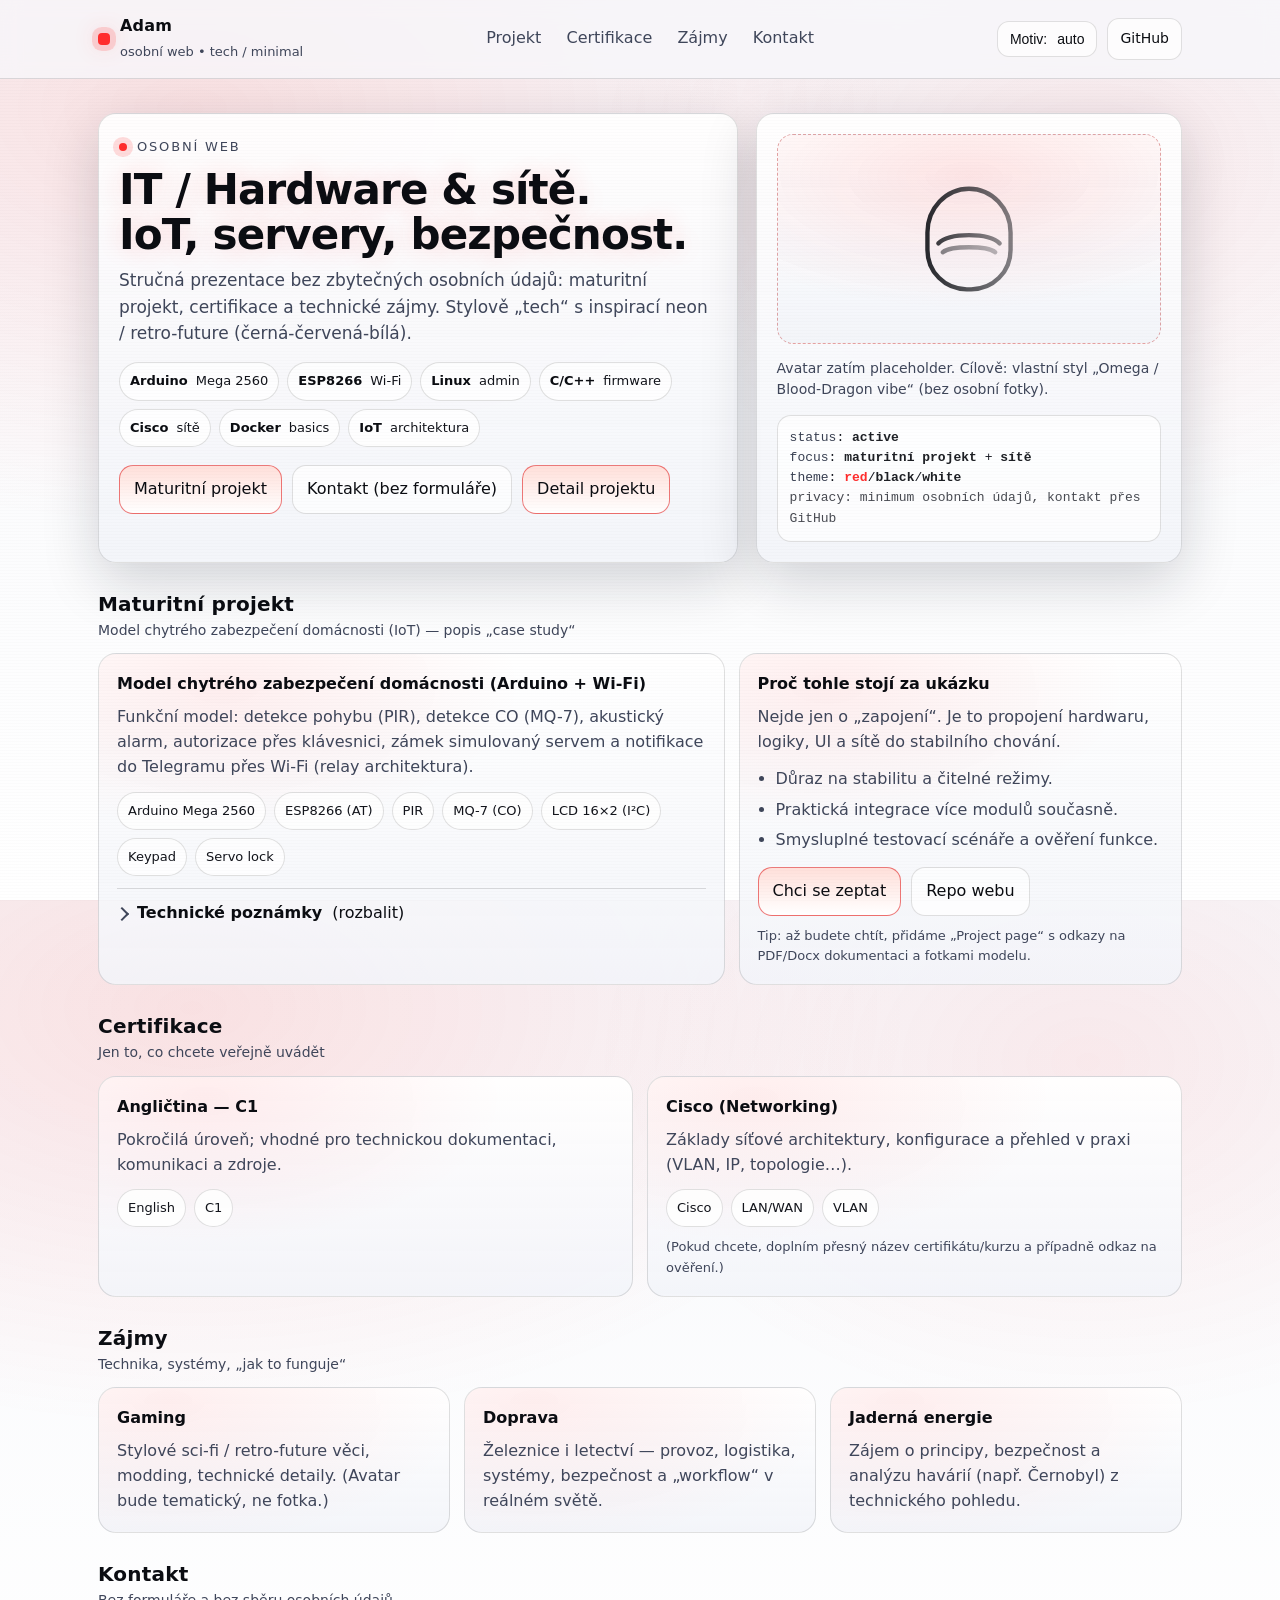
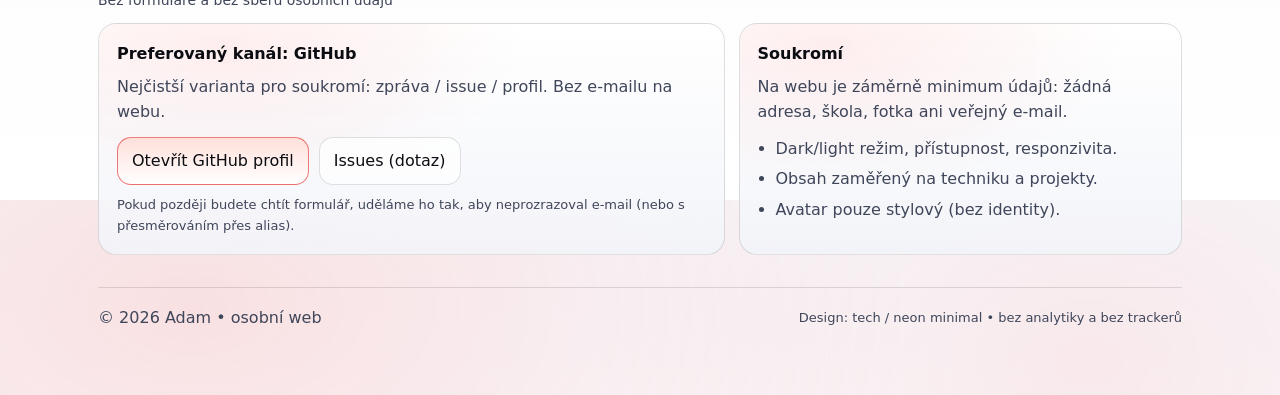
==== commit 4edf8245: "Update index.html" ====
--- a/index.html
+++ b/index.html
@@ -344,7 +344,7 @@
       </a>
 
       <nav aria-label="Sekce">
-        <a href="#projekt">Projekt</a>
+        <a href="project/index.html">Projekt</a>
         <a href="#cert">Certifikace</a>
         <a href="#zajmy">Zájmy</a>
         <a href="#kontakt">Kontakt</a>
@@ -382,6 +382,7 @@
         <div class="cta">
           <a class="btn primary" href="#projekt">Maturitní projekt</a>
           <a class="btn" href="#kontakt">Kontakt (bez formuláře)</a>
+          <a class="btn primary" href="project/index.html">Detail projektu</a>
         </div>
       </div>
 
